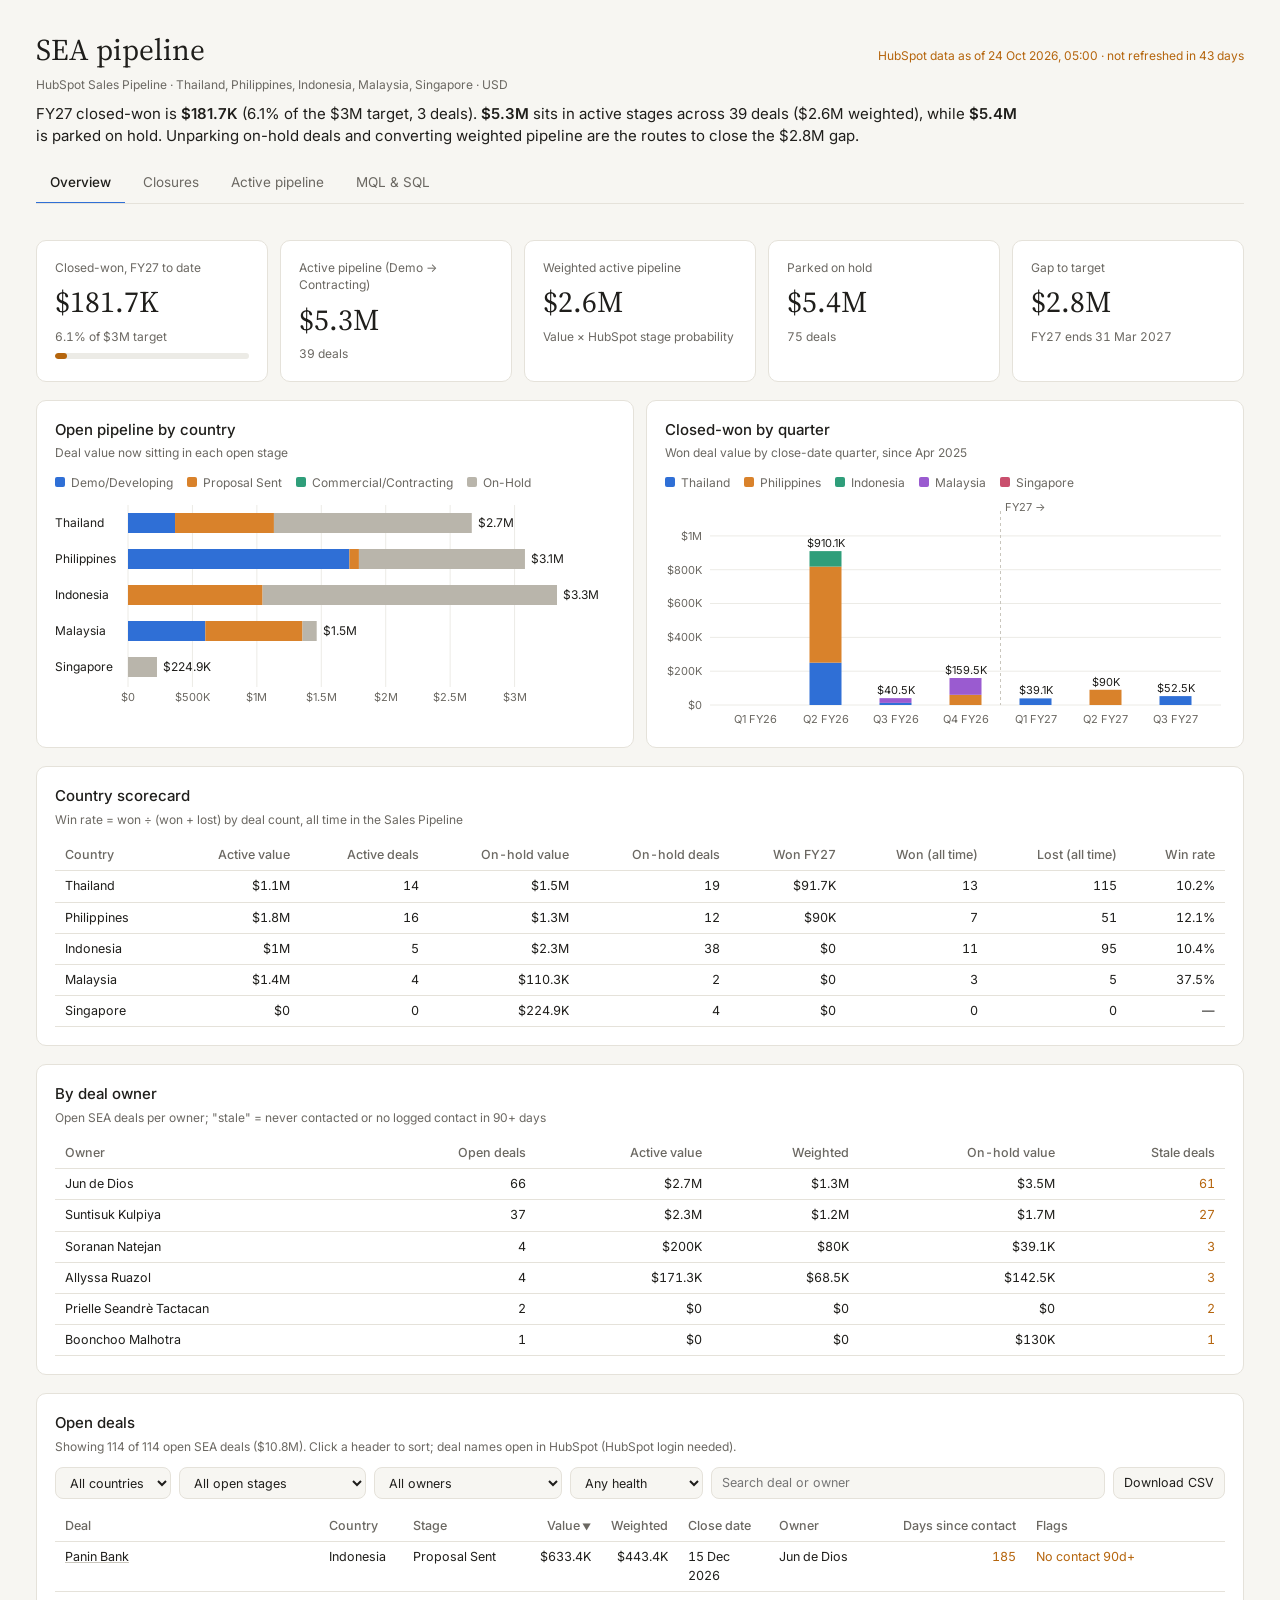
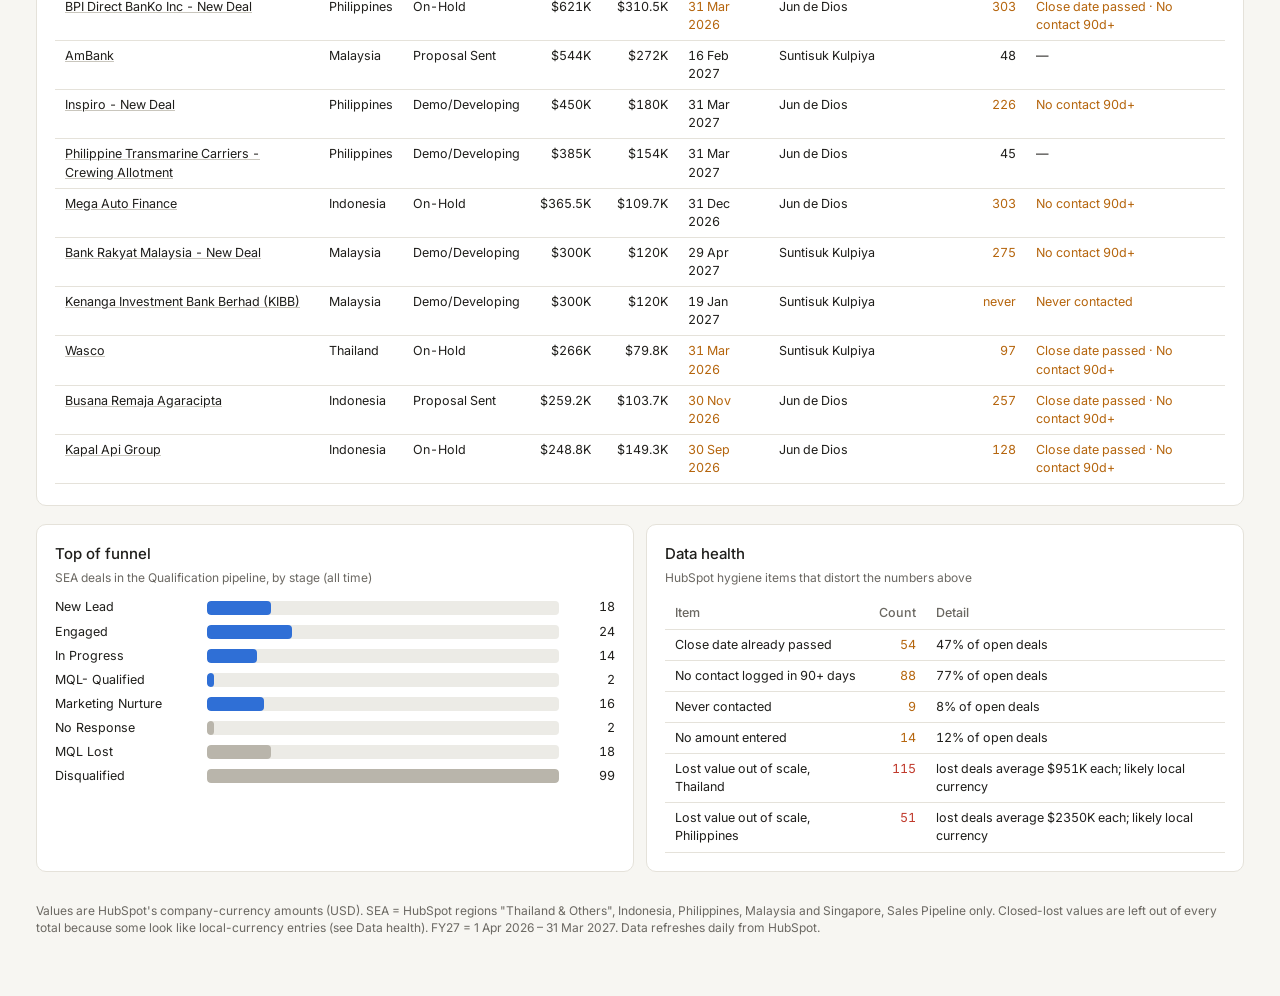
==== index.html @ 6426cf5a "Add country-wise Closures, Active pipeline and MQL & SQL tabs Closures: closed-won by country, year " ====
<!doctype html>
<html lang="en">
<head>
<meta charset="utf-8">
<meta name="viewport" content="width=device-width, initial-scale=1">
<meta name="robots" content="noindex, nofollow">
<title>SEA Pipeline — HubSpot</title>
<link rel="preconnect" href="https://fonts.googleapis.com">
<link href="https://fonts.googleapis.com/css2?family=Inter:wght@400;500;600&family=Source+Serif+4:opsz,wght@8..60,400;8..60,500&display=swap" rel="stylesheet">
<link rel="stylesheet" href="style.css">
</head>
<body>
<main class="sea">
  <header class="head">
    <div class="head-row">
      <h1>SEA pipeline</h1>
      <div class="asof" id="asof">Loading HubSpot data…</div>
    </div>
    <div class="sub">HubSpot Sales Pipeline · Thailand, Philippines, Indonesia, Malaysia, Singapore · USD</div>
    <p class="take" id="takeaway"></p>
  </header>

  <nav class="tabs" role="tablist" aria-label="Views">
    <button role="tab" data-tab="overview" aria-selected="true">Overview</button>
    <button role="tab" data-tab="closures" aria-selected="false">Closures</button>
    <button role="tab" data-tab="active" aria-selected="false">Active pipeline</button>
    <button role="tab" data-tab="leads" aria-selected="false">MQL &amp; SQL</button>
  </nav>
  <div class="chips" id="chips" hidden></div>

  <div class="pane" id="tab-overview">
  <section class="kpis" id="kpis"></section>

  <section class="grid">
    <div class="card">
      <h2>Open pipeline by country</h2>
      <div class="note">Deal value now sitting in each open stage</div>
      <div class="legend" id="pipe-legend"></div>
      <div class="chart" id="pipe-chart"></div>
    </div>
    <div class="card">
      <h2>Closed-won by quarter</h2>
      <div class="note">Won deal value by close-date quarter, since Apr 2025</div>
      <div class="legend" id="won-legend"></div>
      <div class="chart" id="won-chart"></div>
    </div>
  </section>

  <section class="card">
    <h2>Country scorecard</h2>
    <div class="note">Win rate = won ÷ (won + lost) by deal count, all time in the Sales Pipeline</div>
    <div class="tbl-wrap"><table id="country-tbl"><thead><tr>
      <th>Country</th><th class="num">Active value</th><th class="num">Active deals</th><th class="num">On-hold value</th>
      <th class="num">On-hold deals</th><th class="num">Won FY27</th><th class="num">Won (all time)</th><th class="num">Lost (all time)</th><th class="num">Win rate</th>
    </tr></thead><tbody></tbody></table></div>
  </section>

  <section class="card">
    <h2>By deal owner</h2>
    <div class="note">Open SEA deals per owner; "stale" = never contacted or no logged contact in 90+ days</div>
    <div class="tbl-wrap"><table id="owner-tbl"><thead><tr>
      <th>Owner</th><th class="num">Open deals</th><th class="num">Active value</th><th class="num">Weighted</th><th class="num">On-hold value</th><th class="num">Stale deals</th>
    </tr></thead><tbody></tbody></table></div>
  </section>

  <section class="card">
    <h2>Open deals</h2>
    <div class="note" id="deals-note"></div>
    <div class="controls">
      <select id="f-country" aria-label="Country"><option value="">All countries</option></select>
      <select id="f-stage" aria-label="Stage"><option value="">All open stages</option></select>
      <select id="f-owner" aria-label="Owner"><option value="">All owners</option></select>
      <select id="f-flag" aria-label="Health"><option value="">Any health</option><option value="flag">Has a data flag</option><option value="clean">No flags</option></select>
      <input id="f-q" type="search" placeholder="Search deal or owner" aria-label="Search deals">
      <button id="csv" class="btn" type="button">Download CSV</button>
    </div>
    <div class="tbl-wrap tall"><table id="deal-tbl"><thead><tr>
      <th><button data-k="deal">Deal</button></th><th><button data-k="country">Country</button></th><th><button data-k="stage">Stage</button></th>
      <th class="num"><button data-k="amount">Value</button></th><th class="num"><button data-k="weighted">Weighted</button></th>
      <th><button data-k="close_date">Close date</button></th><th><button data-k="owner">Owner</button></th>
      <th class="num"><button data-k="days">Days since contact</button></th><th>Flags</th>
    </tr></thead><tbody></tbody></table></div>
  </section>

  <section class="grid">
    <div class="card">
      <h2>Top of funnel</h2>
      <div class="note">SEA deals in the Qualification pipeline, by stage (all time)</div>
      <div id="funnel"></div>
    </div>
    <div class="card">
      <h2>Data health</h2>
      <div class="note">HubSpot hygiene items that distort the numbers above</div>
      <table id="q-tbl"><thead><tr><th>Item</th><th class="num">Count</th><th>Detail</th></tr></thead><tbody></tbody></table>
    </div>
  </section>

  </div>

  <!-- ===== Closures ===== -->
  <div class="pane" id="tab-closures" hidden>
    <section class="kpis" id="cl-kpis"></section>
    <section class="grid">
      <div class="card">
        <h2>Closures by country and year</h2>
        <div class="note">Closed-won deals, Sales Pipeline, all time · count and value</div>
        <div class="tbl-wrap"><table id="cl-year"><thead></thead><tbody></tbody></table></div>
      </div>
      <div class="card">
        <h2>Closures by month</h2>
        <div class="note">Closed-won value by close month, last 24 months</div>
        <div class="legend" id="cl-legend"></div>
        <div class="chart" id="cl-chart"></div>
      </div>
    </section>
    <section class="card">
      <h2>Closed-won deals</h2>
      <div class="note" id="cl-note"></div>
      <div class="controls">
        <select id="cl-year-f" aria-label="Year"><option value="">All years</option></select>
        <select id="cl-owner-f" aria-label="Owner"><option value="">All owners</option></select>
        <input id="cl-q" type="search" placeholder="Search deal, account or contact" aria-label="Search closures">
        <button class="btn" type="button" data-csv="closures">Download CSV</button>
      </div>
      <div class="tbl-wrap tall"><table id="cl-tbl"><thead><tr>
        <th>Country</th><th>Year</th><th>Month</th><th>Deal</th><th class="num">Value</th><th>Account</th>
        <th>Deal owner</th><th>Account owner</th><th>Contacts</th><th>Source</th>
      </tr></thead><tbody></tbody></table></div>
    </section>
  </div>

  <!-- ===== Active pipeline ===== -->
  <div class="pane" id="tab-active" hidden>
    <section class="kpis" id="ac-kpis"></section>
    <section class="card">
      <h2>Active pipeline by country and status</h2>
      <div class="note">Open Sales Pipeline deals · count and value per HubSpot stage</div>
      <div class="tbl-wrap"><table id="ac-sum"><thead></thead><tbody></tbody></table></div>
    </section>
    <section class="card">
      <h2>Active deals</h2>
      <div class="note" id="ac-note"></div>
      <div class="controls">
        <select id="ac-stage-f" aria-label="Status"><option value="">All statuses</option></select>
        <select id="ac-prob-f" aria-label="Conversion probability"><option value="">Any conversion probability</option><option>High</option><option>Medium</option><option>Low</option><option value="-">Not set</option></select>
        <select id="ac-owner-f" aria-label="Owner"><option value="">All owners</option></select>
        <select id="ac-close-f" aria-label="Closure date"><option value="">Any closure date</option><option value="past">Close date passed</option><option value="q">Next 90 days</option><option value="fy">By 31 Mar 2027 (FY27)</option></select>
        <input id="ac-q" type="search" placeholder="Search deal, account, contact or notes" aria-label="Search active deals">
        <button class="btn" type="button" data-csv="active">Download CSV</button>
      </div>
      <div class="tbl-wrap tall"><table id="ac-tbl" class="wide"><colgroup><col style="width:8%"><col style="width:13%"><col style="width:11%"><col style="width:7%"><col style="width:9%"><col style="width:7%"><col style="width:9%"><col style="width:9%"><col style="width:18%"><col style="width:9%"></colgroup><thead><tr>
        <th>Country</th><th>Deal</th><th>Status</th><th>Conv. prob.</th><th>Closure date</th><th class="num">Value</th>
        <th>Deal owner</th><th>Account owner</th><th>Contacts</th><th>Last activity</th>
      </tr></thead><tbody></tbody></table></div>
    </section>
  </div>

  <!-- ===== MQL & SQL ===== -->
  <div class="pane" id="tab-leads" hidden>
    <section class="kpis" id="ld-kpis"></section>
    <section class="stack">
      <div class="card">
        <h2>MQL and SQL by country</h2>
        <div class="note">Contacts that ever reached each lifecycle stage, and where they sit today</div>
        <div class="tbl-wrap"><table id="ld-sum"><thead><tr>
          <th>Country</th><th class="num">MQL (ever)</th><th class="num">SQL (ever)</th><th class="num">MQL FY27</th><th class="num">SQL FY27</th>
          <th class="num">Now MQL</th><th class="num">Now SQL</th><th class="num">MQL → SQL</th>
        </tr></thead><tbody></tbody></table></div>
      </div>
      <div class="card">
        <h2>New MQLs and SQLs by month</h2>
        <div class="note">Date each contact entered the stage, last 18 months</div>
        <div class="legend" id="ld-legend"></div>
        <div class="chart" id="ld-chart"></div>
      </div>
    </section>
    <section class="card">
      <h2>MQL and SQL contacts</h2>
      <div class="note" id="ld-note"></div>
      <div class="controls">
        <select id="ld-type-f" aria-label="Type"><option value="">MQL or SQL</option><option value="mql">Reached MQL</option><option value="sql">Reached SQL</option><option value="nowmql">Currently MQL</option><option value="nowsql">Currently SQL</option></select>
        <select id="ld-period-f" aria-label="Period"><option value="">Any time</option><option value="90">Last 90 days</option><option value="fy">FY27 (since 1 Apr 2026)</option></select>
        <select id="ld-owner-f" aria-label="Owner"><option value="">All owners</option></select>
        <input id="ld-q" type="search" placeholder="Search name, title or company" aria-label="Search contacts">
        <button class="btn" type="button" data-csv="leads">Download CSV</button>
      </div>
      <div class="tbl-wrap tall"><table id="ld-tbl"><thead><tr>
        <th>Country</th><th>Contact</th><th>Job title</th><th>Company</th><th>Stage now</th><th>MQL date</th><th>SQL date</th>
        <th>Owner</th><th>Source</th><th class="num">Deals</th><th>Last activity</th>
      </tr></thead><tbody></tbody></table></div>
      <p class="foot">MQL/SQL come from the HubSpot contact lifecycle stage, by the contact's Country field. Deal-level MQLs in the Qualification pipeline are on the Overview tab under Top of funnel.</p>
    </section>
  </div>

  <p class="foot">Values are HubSpot's company-currency amounts (USD). SEA = HubSpot regions "Thailand &amp; Others", Indonesia, Philippines, Malaysia and Singapore, Sales Pipeline only. Closed-lost values are left out of every total because some look like local-currency entries (see Data health). FY27 = 1 Apr 2026 – 31 Mar 2027. Data refreshes daily from HubSpot.</p>
</main>
<div class="tip" id="tip"></div>
<script src="vendor/d3.min.js"></script>
<script src="app.js"></script>
<script src="details.js"></script>
</body>
</html>
---- style.css ----
:root{
  --bg:#f7f6f2;--panel:#ffffff;--fg:#1f1e1b;--muted:#6b6862;--line:#e5e2da;--grid:#ecebe6;--axis:#c9c6bd;
  --c1:#2f6fd6;--c2:#d9822b;--c3:#2f9e7a;--c4:#9a5bd0;--c5:#c94f6d;--hold:#b9b5ab;
  --warn:#b5650d;--bad:#c0392b;--ok:#2f7d4f;--pop:#ffffff;--shadow:0 6px 20px rgba(0,0,0,.08);
  --sans:"Inter",system-ui,-apple-system,"Segoe UI",sans-serif;--serif:"Source Serif 4",Georgia,serif;
  --r:10px;
}
@media (prefers-color-scheme:dark){
  :root{--bg:#191917;--panel:#232320;--fg:#ecebe6;--muted:#a19e96;--line:#36352f;--grid:#2e2d29;--axis:#4a4943;
    --c1:#6c9ef0;--c2:#eba45c;--c3:#5cc4a0;--c4:#b98ae6;--c5:#e47c95;--hold:#5e5b54;
    --warn:#e9a24c;--bad:#ee7a6c;--ok:#6cc48f;--pop:#2b2b28;--shadow:0 6px 20px rgba(0,0,0,.4)}
}
*{box-sizing:border-box}
body{margin:0;background:var(--bg);color:var(--fg);font-family:var(--sans);font-size:14px;line-height:1.45}
.sea{max-width:1240px;margin-inline:auto;padding:28px 16px 48px;display:flex;flex-direction:column;gap:18px}
.head-row{display:flex;flex-wrap:wrap;align-items:baseline;justify-content:space-between;gap:8px}
h1{font-family:var(--serif);font-weight:400;font-size:30px;margin:0}
.asof{font-size:12px;color:var(--muted)}
.asof.stale{color:var(--warn)}
.sub{color:var(--muted);font-size:12px;margin-top:4px}
.take{margin:10px 0 0;max-width:62rem;font-size:15px}
.take b{font-weight:600}
.kpis{display:grid;grid-template-columns:repeat(auto-fit,minmax(min(100%,11rem),1fr));gap:12px}
.card{background:var(--panel);border:1px solid var(--line);border-radius:var(--r);padding:18px;min-width:0}
.card h2{font-size:15px;font-weight:500;margin:0}
.note{color:var(--muted);font-size:12px;margin:4px 0 12px}
.k-lab{color:var(--muted);font-size:12px}
.k-val{font-family:var(--serif);font-size:30px;font-variant-numeric:tabular-nums;margin:4px 0}
.k-sub{color:var(--muted);font-size:12px;font-variant-numeric:tabular-nums}
.k-bar{height:6px;border-radius:3px;background:var(--grid);margin-top:8px;overflow:hidden}
.k-bar i{display:block;height:100%;background:var(--warn);border-radius:3px}
.grid{display:grid;grid-template-columns:repeat(auto-fit,minmax(min(100%,24rem),1fr));gap:12px}
.chart{position:relative;min-height:220px}
.legend{display:flex;flex-wrap:wrap;gap:6px 14px;font-size:12px;color:var(--muted);margin-bottom:8px}
.legend span{display:inline-flex;align-items:center;gap:6px}
.legend i{width:10px;height:10px;border-radius:2px;display:inline-block}
.tip{position:absolute;pointer-events:none;background:var(--pop);border:1px solid var(--line);border-radius:8px;box-shadow:var(--shadow);padding:6px 10px;font-size:12px;white-space:nowrap;z-index:5;display:none}
.tip .t{color:var(--muted);margin-bottom:2px}
.tip i{width:8px;height:8px;border-radius:2px;display:inline-block;margin-right:6px}
.tbl-wrap{overflow:auto;max-height:28rem}
.tbl-wrap.tall{max-height:36rem}
table{width:100%;border-collapse:collapse;font-size:12.5px;font-variant-numeric:tabular-nums}
th{position:sticky;top:0;background:var(--panel);text-align:left;font-weight:500;color:var(--muted);padding:6px 10px;border-bottom:1px solid var(--line);white-space:nowrap}
th button{all:unset;cursor:pointer}
th[aria-sort=ascending] button::after{content:" ▲";font-size:9px}
th[aria-sort=descending] button::after{content:" ▼";font-size:9px}
th.num,td.num{text-align:right}
td{padding:6px 10px;border-bottom:1px solid var(--line);vertical-align:top}
td a{color:inherit;text-decoration-color:var(--axis)}
td a:hover{color:var(--c1)}
.flag{color:var(--warn)}.bad{color:var(--bad)}
.controls{display:flex;flex-wrap:wrap;gap:8px;margin-bottom:12px}
.controls select,.controls input,.btn{font:inherit;font-size:12.5px;padding:6px 10px;border:1px solid var(--line);border-radius:8px;background:var(--bg);color:var(--fg)}
.controls input{flex:1 1 12rem;min-width:0}
.btn{cursor:pointer}.btn:hover{border-color:var(--axis)}
.fun-row{display:grid;grid-template-columns:minmax(7rem,9rem) 1fr 3rem;align-items:center;gap:8px;font-size:12.5px;margin:6px 0}
.fun-row .bar{height:14px;border-radius:4px;background:var(--grid);overflow:hidden}
.fun-row .bar i{display:block;height:100%;border-radius:4px}
.fun-row .n{text-align:right;font-variant-numeric:tabular-nums}
.foot{color:var(--muted);font-size:12px}
.err{color:var(--bad);padding:24px;text-align:center}
.tabs{display:flex;gap:4px;border-bottom:1px solid var(--line);overflow-x:auto}
.tabs button{all:unset;cursor:pointer;padding:9px 14px;font-size:13.5px;color:var(--muted);border-bottom:2px solid transparent;margin-bottom:-1px;white-space:nowrap}
.tabs button[aria-selected=true]{color:var(--fg);border-bottom-color:var(--c1);font-weight:500}
.tabs button:focus-visible{outline:2px solid var(--c1);outline-offset:2px}
.pane{display:flex;flex-direction:column;gap:18px}
.pane[hidden]{display:none}
.chips{display:flex;flex-wrap:wrap;gap:6px}
.chips button{font:inherit;font-size:12.5px;padding:5px 12px;border-radius:999px;border:1px solid var(--line);background:var(--panel);color:var(--fg);cursor:pointer}
.chips button[aria-pressed=true]{background:var(--fg);color:var(--bg);border-color:var(--fg)}
.chips button .n{opacity:.6;margin-left:4px;font-variant-numeric:tabular-nums}
table.wide td.notes{min-width:22rem;max-width:34rem;white-space:normal}
td .ppl{display:block;white-space:nowrap}
td .ppl small,td small.m{color:var(--muted)}
td .tag{display:inline-block;padding:1px 7px;border-radius:999px;font-size:11.5px;border:1px solid var(--line);white-space:nowrap}
td .tag.High{color:var(--ok);border-color:currentColor}
td .tag.Medium{color:var(--warn);border-color:currentColor}
td .tag.Low{color:var(--bad);border-color:currentColor}
td .lbl{color:var(--muted);font-size:11.5px}
tr.sub td{color:var(--muted)}
tr.total td{font-weight:600;border-top:1px solid var(--axis)}
.stack{display:flex;flex-direction:column;gap:12px}
#ac-tbl tr.has-note td{border-bottom:none;padding-bottom:2px}
#ac-tbl tr.note-row td{padding-top:0;padding-bottom:10px;color:var(--fg);font-size:12px;line-height:1.5}
#ac-tbl tr.note-row td .np{display:inline}
#ac-tbl tr.note-row td .np + .np::before{content:" · ";color:var(--muted)}
td .ppl{white-space:normal;min-width:9rem}
#ac-tbl tr.note-row td{white-space:normal;max-width:none}
#ac-tbl{table-layout:fixed;min-width:980px}
#ac-tbl td{overflow-wrap:break-word}
#ac-tbl td .ppl{min-width:0}
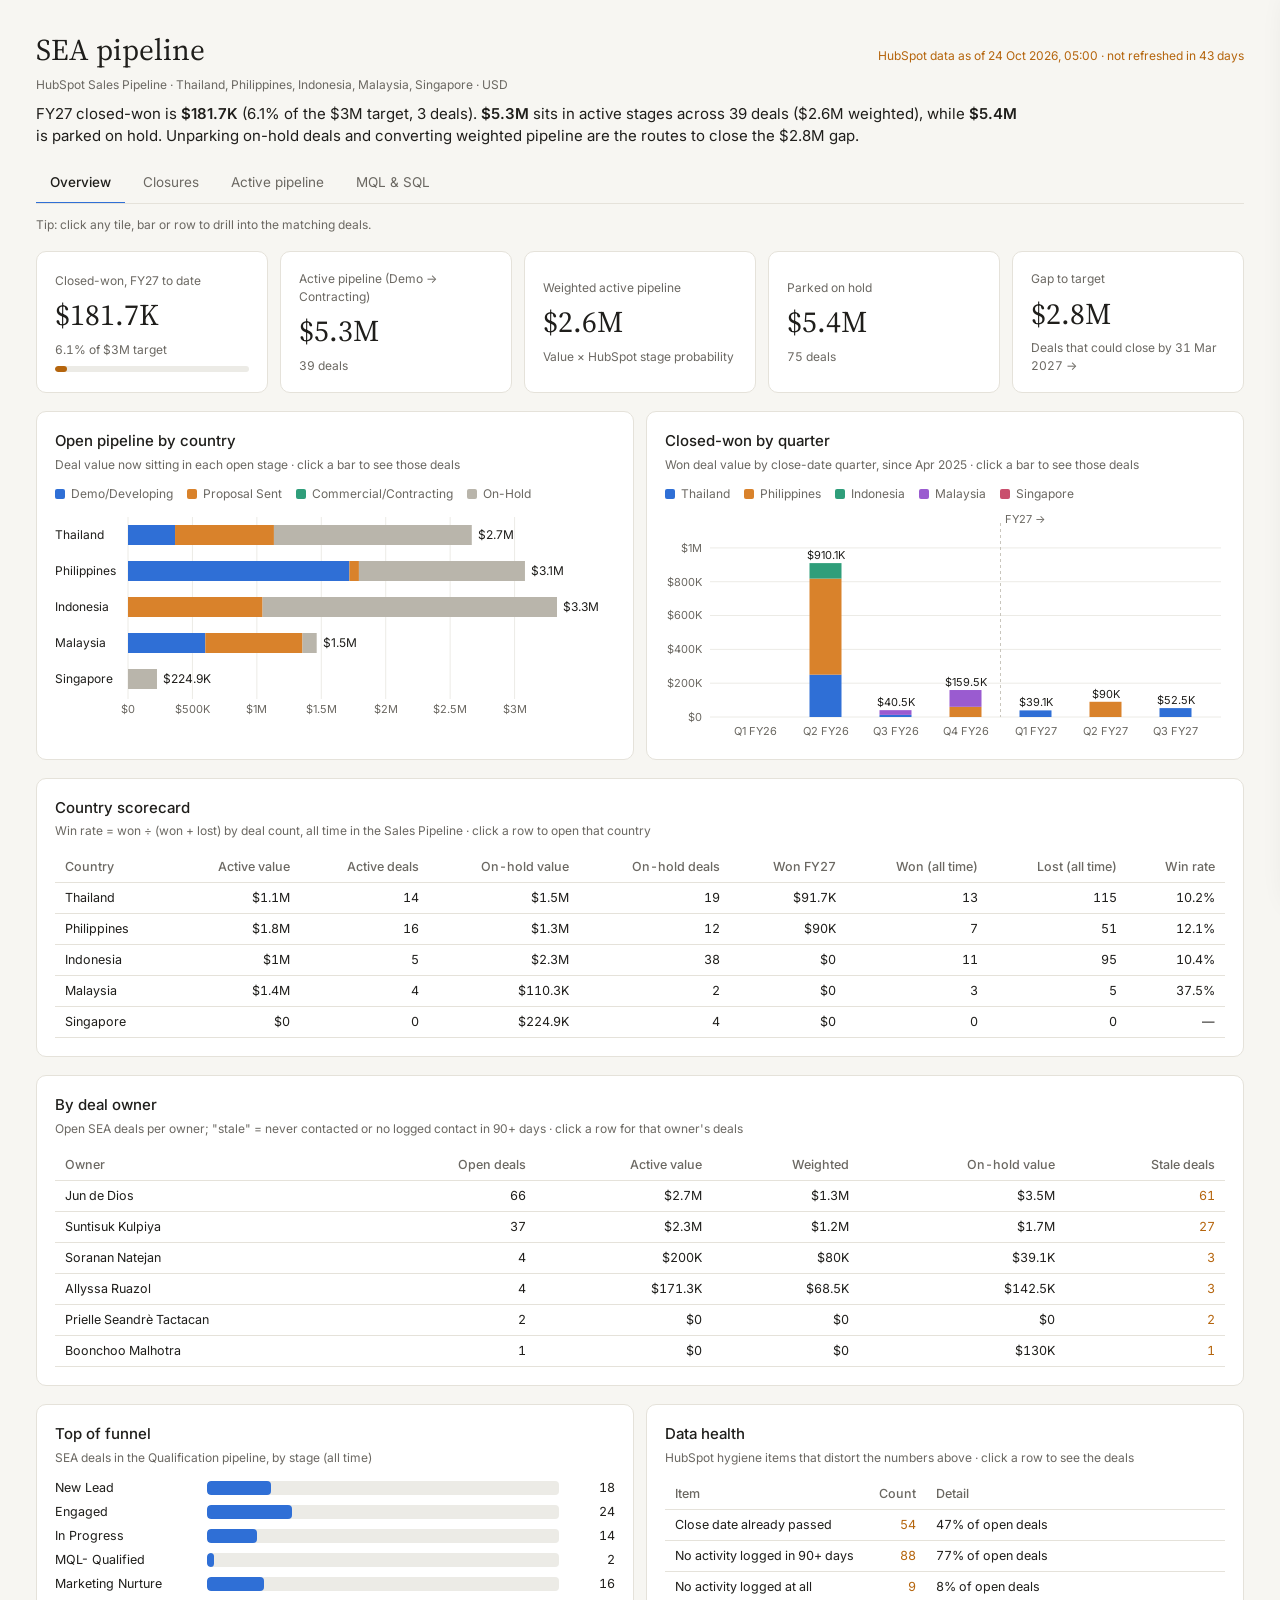
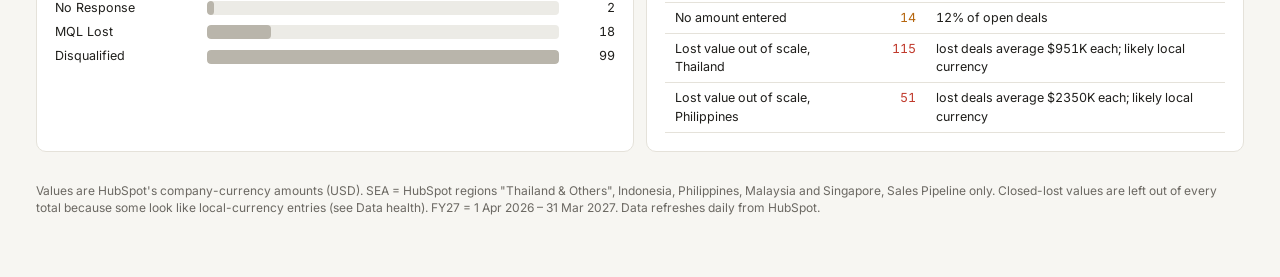
==== commit 3a519253: "Make the portal clickable with shared filters and a detail panel One filter bar per tab (country, st" ====
--- a/index.html
+++ b/index.html
@@ -26,7 +26,13 @@
     <button role="tab" data-tab="active" aria-selected="false">Active pipeline</button>
     <button role="tab" data-tab="leads" aria-selected="false">MQL &amp; SQL</button>
   </nav>
-  <div class="chips" id="chips" hidden></div>
+
+  <section class="filterbar" id="filterbar" hidden>
+    <div class="fb-row" id="fb-chips" role="group" aria-label="Country"></div>
+    <div class="fb-row" id="fb-controls"></div>
+    <div class="fb-row fb-pills" id="fb-pills"></div>
+  </section>
+  <p class="hint" id="ov-hint">Tip: click any tile, bar or row to drill into the matching deals.</p>
 
   <div class="pane" id="tab-overview">
   <section class="kpis" id="kpis"></section>
@@ -34,13 +40,13 @@
   <section class="grid">
     <div class="card">
       <h2>Open pipeline by country</h2>
-      <div class="note">Deal value now sitting in each open stage</div>
+      <div class="note">Deal value now sitting in each open stage · click a bar to see those deals</div>
       <div class="legend" id="pipe-legend"></div>
       <div class="chart" id="pipe-chart"></div>
     </div>
     <div class="card">
       <h2>Closed-won by quarter</h2>
-      <div class="note">Won deal value by close-date quarter, since Apr 2025</div>
+      <div class="note">Won deal value by close-date quarter, since Apr 2025 · click a bar to see those deals</div>
       <div class="legend" id="won-legend"></div>
       <div class="chart" id="won-chart"></div>
     </div>
@@ -48,8 +54,8 @@
 
   <section class="card">
     <h2>Country scorecard</h2>
-    <div class="note">Win rate = won ÷ (won + lost) by deal count, all time in the Sales Pipeline</div>
-    <div class="tbl-wrap"><table id="country-tbl"><thead><tr>
+    <div class="note">Win rate = won ÷ (won + lost) by deal count, all time in the Sales Pipeline · click a row to open that country</div>
+    <div class="tbl-wrap"><table id="country-tbl" class="clickable"><thead><tr>
       <th>Country</th><th class="num">Active value</th><th class="num">Active deals</th><th class="num">On-hold value</th>
       <th class="num">On-hold deals</th><th class="num">Won FY27</th><th class="num">Won (all time)</th><th class="num">Lost (all time)</th><th class="num">Win rate</th>
     </tr></thead><tbody></tbody></table></div>
@@ -57,28 +63,9 @@
 
   <section class="card">
     <h2>By deal owner</h2>
-    <div class="note">Open SEA deals per owner; "stale" = never contacted or no logged contact in 90+ days</div>
-    <div class="tbl-wrap"><table id="owner-tbl"><thead><tr>
+    <div class="note">Open SEA deals per owner; "stale" = never contacted or no logged contact in 90+ days · click a row for that owner's deals</div>
+    <div class="tbl-wrap"><table id="owner-tbl" class="clickable"><thead><tr>
       <th>Owner</th><th class="num">Open deals</th><th class="num">Active value</th><th class="num">Weighted</th><th class="num">On-hold value</th><th class="num">Stale deals</th>
-    </tr></thead><tbody></tbody></table></div>
-  </section>
-
-  <section class="card">
-    <h2>Open deals</h2>
-    <div class="note" id="deals-note"></div>
-    <div class="controls">
-      <select id="f-country" aria-label="Country"><option value="">All countries</option></select>
-      <select id="f-stage" aria-label="Stage"><option value="">All open stages</option></select>
-      <select id="f-owner" aria-label="Owner"><option value="">All owners</option></select>
-      <select id="f-flag" aria-label="Health"><option value="">Any health</option><option value="flag">Has a data flag</option><option value="clean">No flags</option></select>
-      <input id="f-q" type="search" placeholder="Search deal or owner" aria-label="Search deals">
-      <button id="csv" class="btn" type="button">Download CSV</button>
-    </div>
-    <div class="tbl-wrap tall"><table id="deal-tbl"><thead><tr>
-      <th><button data-k="deal">Deal</button></th><th><button data-k="country">Country</button></th><th><button data-k="stage">Stage</button></th>
-      <th class="num"><button data-k="amount">Value</button></th><th class="num"><button data-k="weighted">Weighted</button></th>
-      <th><button data-k="close_date">Close date</button></th><th><button data-k="owner">Owner</button></th>
-      <th class="num"><button data-k="days">Days since contact</button></th><th>Flags</th>
     </tr></thead><tbody></tbody></table></div>
   </section>
 
@@ -90,11 +77,10 @@
     </div>
     <div class="card">
       <h2>Data health</h2>
-      <div class="note">HubSpot hygiene items that distort the numbers above</div>
-      <table id="q-tbl"><thead><tr><th>Item</th><th class="num">Count</th><th>Detail</th></tr></thead><tbody></tbody></table>
+      <div class="note">HubSpot hygiene items that distort the numbers above · click a row to see the deals</div>
+      <table id="q-tbl" class="clickable"><thead><tr><th>Item</th><th class="num">Count</th><th>Detail</th></tr></thead><tbody></tbody></table>
     </div>
   </section>
-
   </div>
 
   <!-- ===== Closures ===== -->
@@ -103,29 +89,19 @@
     <section class="grid">
       <div class="card">
         <h2>Closures by country and year</h2>
-        <div class="note">Closed-won deals, Sales Pipeline, all time · count and value</div>
-        <div class="tbl-wrap"><table id="cl-year"><thead></thead><tbody></tbody></table></div>
+        <div class="note">Count · value. Click a number to filter.</div>
+        <div class="tbl-wrap"><table id="cl-year" class="matrix"><thead></thead><tbody></tbody></table></div>
       </div>
       <div class="card">
         <h2>Closures by month</h2>
-        <div class="note">Closed-won value by close month, last 24 months</div>
+        <div class="note">Closed-won value by close month, last 24 months · click a bar to filter</div>
         <div class="legend" id="cl-legend"></div>
         <div class="chart" id="cl-chart"></div>
       </div>
     </section>
     <section class="card">
-      <h2>Closed-won deals</h2>
-      <div class="note" id="cl-note"></div>
-      <div class="controls">
-        <select id="cl-year-f" aria-label="Year"><option value="">All years</option></select>
-        <select id="cl-owner-f" aria-label="Owner"><option value="">All owners</option></select>
-        <input id="cl-q" type="search" placeholder="Search deal, account or contact" aria-label="Search closures">
-        <button class="btn" type="button" data-csv="closures">Download CSV</button>
-      </div>
-      <div class="tbl-wrap tall"><table id="cl-tbl"><thead><tr>
-        <th>Country</th><th>Year</th><th>Month</th><th>Deal</th><th class="num">Value</th><th>Account</th>
-        <th>Deal owner</th><th>Account owner</th><th>Contacts</th><th>Source</th>
-      </tr></thead><tbody></tbody></table></div>
+      <div class="list-head"><h2>Closed-won deals</h2><div class="note" id="cl-note"></div></div>
+      <div class="tbl-wrap tall"><table id="cl-tbl" class="list"><thead></thead><tbody></tbody></table></div>
     </section>
   </div>
 
@@ -134,24 +110,12 @@
     <section class="kpis" id="ac-kpis"></section>
     <section class="card">
       <h2>Active pipeline by country and status</h2>
-      <div class="note">Open Sales Pipeline deals · count and value per HubSpot stage</div>
-      <div class="tbl-wrap"><table id="ac-sum"><thead></thead><tbody></tbody></table></div>
+      <div class="note">Open Sales Pipeline deals · count · value. Click a number to filter.</div>
+      <div class="tbl-wrap"><table id="ac-sum" class="matrix"><thead></thead><tbody></tbody></table></div>
     </section>
     <section class="card">
-      <h2>Active deals</h2>
-      <div class="note" id="ac-note"></div>
-      <div class="controls">
-        <select id="ac-stage-f" aria-label="Status"><option value="">All statuses</option></select>
-        <select id="ac-prob-f" aria-label="Conversion probability"><option value="">Any conversion probability</option><option>High</option><option>Medium</option><option>Low</option><option value="-">Not set</option></select>
-        <select id="ac-owner-f" aria-label="Owner"><option value="">All owners</option></select>
-        <select id="ac-close-f" aria-label="Closure date"><option value="">Any closure date</option><option value="past">Close date passed</option><option value="q">Next 90 days</option><option value="fy">By 31 Mar 2027 (FY27)</option></select>
-        <input id="ac-q" type="search" placeholder="Search deal, account, contact or notes" aria-label="Search active deals">
-        <button class="btn" type="button" data-csv="active">Download CSV</button>
-      </div>
-      <div class="tbl-wrap tall"><table id="ac-tbl" class="wide"><colgroup><col style="width:8%"><col style="width:13%"><col style="width:11%"><col style="width:7%"><col style="width:9%"><col style="width:7%"><col style="width:9%"><col style="width:9%"><col style="width:18%"><col style="width:9%"></colgroup><thead><tr>
-        <th>Country</th><th>Deal</th><th>Status</th><th>Conv. prob.</th><th>Closure date</th><th class="num">Value</th>
-        <th>Deal owner</th><th>Account owner</th><th>Contacts</th><th>Last activity</th>
-      </tr></thead><tbody></tbody></table></div>
+      <div class="list-head"><h2>Active deals</h2><div class="note" id="ac-note"></div></div>
+      <div class="tbl-wrap tall"><table id="ac-tbl" class="list"><thead></thead><tbody></tbody></table></div>
     </section>
   </div>
 
@@ -161,42 +125,34 @@
     <section class="stack">
       <div class="card">
         <h2>MQL and SQL by country</h2>
-        <div class="note">Contacts that ever reached each lifecycle stage, and where they sit today</div>
-        <div class="tbl-wrap"><table id="ld-sum"><thead><tr>
-          <th>Country</th><th class="num">MQL (ever)</th><th class="num">SQL (ever)</th><th class="num">MQL FY27</th><th class="num">SQL FY27</th>
-          <th class="num">Now MQL</th><th class="num">Now SQL</th><th class="num">MQL → SQL</th>
-        </tr></thead><tbody></tbody></table></div>
+        <div class="note">Contacts that ever reached each lifecycle stage, and where they sit today. Click a number to filter.</div>
+        <div class="tbl-wrap"><table id="ld-sum" class="matrix"><thead></thead><tbody></tbody></table></div>
       </div>
       <div class="card">
         <h2>New MQLs and SQLs by month</h2>
-        <div class="note">Date each contact entered the stage, last 18 months</div>
+        <div class="note">Date each contact entered the stage, last 18 months · click a bar to filter</div>
         <div class="legend" id="ld-legend"></div>
         <div class="chart" id="ld-chart"></div>
       </div>
     </section>
     <section class="card">
-      <h2>MQL and SQL contacts</h2>
-      <div class="note" id="ld-note"></div>
-      <div class="controls">
-        <select id="ld-type-f" aria-label="Type"><option value="">MQL or SQL</option><option value="mql">Reached MQL</option><option value="sql">Reached SQL</option><option value="nowmql">Currently MQL</option><option value="nowsql">Currently SQL</option></select>
-        <select id="ld-period-f" aria-label="Period"><option value="">Any time</option><option value="90">Last 90 days</option><option value="fy">FY27 (since 1 Apr 2026)</option></select>
-        <select id="ld-owner-f" aria-label="Owner"><option value="">All owners</option></select>
-        <input id="ld-q" type="search" placeholder="Search name, title or company" aria-label="Search contacts">
-        <button class="btn" type="button" data-csv="leads">Download CSV</button>
-      </div>
-      <div class="tbl-wrap tall"><table id="ld-tbl"><thead><tr>
-        <th>Country</th><th>Contact</th><th>Job title</th><th>Company</th><th>Stage now</th><th>MQL date</th><th>SQL date</th>
-        <th>Owner</th><th>Source</th><th class="num">Deals</th><th>Last activity</th>
-      </tr></thead><tbody></tbody></table></div>
-      <p class="foot">MQL/SQL come from the HubSpot contact lifecycle stage, by the contact's Country field. Deal-level MQLs in the Qualification pipeline are on the Overview tab under Top of funnel.</p>
+      <div class="list-head"><h2>MQL and SQL contacts</h2><div class="note" id="ld-note"></div></div>
+      <div class="tbl-wrap tall"><table id="ld-tbl" class="list"><thead></thead><tbody></tbody></table></div>
+      <p class="foot">MQL/SQL come from the HubSpot contact lifecycle stage, by the contact's Country field. Only names and job titles are shown; email and phone stay in HubSpot.</p>
     </section>
   </div>
 
   <p class="foot">Values are HubSpot's company-currency amounts (USD). SEA = HubSpot regions "Thailand &amp; Others", Indonesia, Philippines, Malaysia and Singapore, Sales Pipeline only. Closed-lost values are left out of every total because some look like local-currency entries (see Data health). FY27 = 1 Apr 2026 – 31 Mar 2027. Data refreshes daily from HubSpot.</p>
 </main>
 <div class="tip" id="tip"></div>
+<div class="scrim" id="scrim" hidden></div>
+<aside class="drawer" id="drawer" aria-hidden="true" role="dialog" aria-labelledby="dr-title">
+  <div class="dr-head"><div><div class="dr-kicker" id="dr-kicker"></div><h2 id="dr-title"></h2></div>
+  <button class="dr-close" id="dr-close" type="button" aria-label="Close">×</button></div>
+  <div class="dr-body" id="dr-body"></div>
+</aside>
 <script src="vendor/d3.min.js"></script>
 <script src="app.js"></script>
-<script src="details.js"></script>
+<script src="ui.js"></script>
 </body>
 </html>
--- a/style.css
+++ b/style.css
@@ -89,3 +89,75 @@
 #ac-tbl{table-layout:fixed;min-width:980px}
 #ac-tbl td{overflow-wrap:break-word}
 #ac-tbl td .ppl{min-width:0}
+/* ---- filter bar ---- */
+.filterbar{position:sticky;top:0;z-index:4;background:var(--bg);padding:10px 0 8px;margin-top:-6px;display:flex;flex-direction:column;gap:8px;border-bottom:1px solid var(--line)}
+.fb-row{display:flex;flex-wrap:wrap;gap:6px;align-items:center}
+.chip{font:inherit;font-size:13px;padding:6px 12px;border-radius:999px;border:1px solid var(--line);background:var(--panel);color:var(--fg);cursor:pointer;display:inline-flex;align-items:center;gap:6px}
+.chip:hover{border-color:var(--axis)}
+.chip[aria-pressed=true]{background:var(--fg);color:var(--bg);border-color:var(--fg)}
+.chip .n{opacity:.6;font-variant-numeric:tabular-nums}
+.dot{width:8px;height:8px;border-radius:50%;display:inline-block;flex:none}
+#fb-controls select,#fb-controls input{font:inherit;font-size:12.5px;padding:7px 10px;border:1px solid var(--line);border-radius:8px;background:var(--panel);color:var(--fg);max-width:14rem}
+#fb-controls select.on{border-color:var(--c1);box-shadow:0 0 0 1px var(--c1) inset}
+#fb-controls input{flex:1 1 14rem;max-width:none}
+.pill{font:inherit;font-size:12px;padding:4px 6px 4px 10px;border-radius:999px;border:1px solid var(--c1);background:color-mix(in srgb,var(--c1) 10%,var(--panel));color:var(--fg);cursor:pointer;display:inline-flex;gap:6px;align-items:center}
+.pill .x{font-size:14px;line-height:1;opacity:.7;padding:0 4px}
+.pill:hover .x{opacity:1}
+.pill.clear{border-color:var(--line);background:none;color:var(--muted);padding-right:10px}
+.hint{color:var(--muted);font-size:12px;margin:0}
+#ov-hint{margin-top:-6px}
+/* ---- clickable things ---- */
+.kpi{text-align:left;font:inherit;color:inherit;width:100%}
+.kpi.click{cursor:pointer;transition:border-color .15s,box-shadow .15s}
+.kpi.click:hover{border-color:var(--axis);box-shadow:var(--shadow)}
+.kpi.on{border-color:var(--c1);box-shadow:0 0 0 1px var(--c1) inset}
+.kpi:focus-visible,.cell:focus-visible,tr.row:focus-visible,.chip:focus-visible,.pill:focus-visible{outline:2px solid var(--c1);outline-offset:2px}
+.matrix td{padding:4px 6px}
+.matrix .cell{all:unset;cursor:pointer;display:inline-block;padding:3px 7px;border-radius:6px;font-variant-numeric:tabular-nums}
+.matrix .cell:hover{background:color-mix(in srgb,var(--c1) 12%,transparent)}
+.matrix .cell.on{background:var(--c1);color:#fff}
+.matrix .cell.on small{color:#fff;opacity:.85}
+.matrix .cell b,.matrix td b{font-weight:500}
+.matrix small{color:var(--muted)}
+.matrix td.flag .cell{color:var(--warn)}
+tr.row{cursor:pointer}
+tr.row:hover td,tr.row:hover + tr.note-row td{background:color-mix(in srgb,var(--c1) 6%,transparent)}
+tr.note-row{cursor:pointer}
+.nm{font-weight:500}
+a.hs{color:var(--muted);text-decoration:none;font-size:12px;padding:0 2px;white-space:nowrap}
+a.hs:hover{color:var(--c1)}
+.ctry{display:inline-flex;align-items:center;gap:6px;white-space:nowrap}
+td.empty{text-align:center;color:var(--muted);padding:28px}
+button.link{all:unset;cursor:pointer;color:var(--c1);text-decoration:underline;text-underline-offset:2px}
+.list-head{display:flex;flex-wrap:wrap;align-items:baseline;gap:4px 12px;margin-bottom:8px}
+.list-head .note{margin:0}
+/* ---- drawer ---- */
+.scrim{position:fixed;inset:0;background:rgba(0,0,0,.25);z-index:20}
+.drawer{position:fixed;top:0;right:0;height:100%;width:min(440px,100vw);background:var(--panel);border-left:1px solid var(--line);box-shadow:-8px 0 30px rgba(0,0,0,.12);z-index:21;transform:translateX(105%);transition:transform .22s ease;display:flex;flex-direction:column}
+.drawer.open{transform:none}
+.dr-head{display:flex;justify-content:space-between;gap:12px;padding:18px 20px 12px;border-bottom:1px solid var(--line)}
+.dr-head h2{font-family:var(--serif);font-weight:400;font-size:22px;margin:2px 0 0;line-height:1.25}
+.dr-kicker{font-size:12px;color:var(--muted)}
+.dr-close{all:unset;cursor:pointer;font-size:24px;line-height:1;color:var(--muted);padding:2px 6px;border-radius:6px;height:fit-content}
+.dr-close:hover{background:var(--grid);color:var(--fg)}
+.dr-body{padding:16px 20px 28px;overflow:auto;display:flex;flex-direction:column;gap:10px}
+.dr-top{display:flex;flex-wrap:wrap;align-items:center;gap:8px}
+.dr-val{font-family:var(--serif);font-size:28px;margin-right:6px}
+.dr-sub{margin:0;color:var(--muted)}
+.dr-body h3{font-size:12px;font-weight:600;text-transform:uppercase;letter-spacing:.04em;color:var(--muted);margin:10px 0 0}
+.facts{display:grid;grid-template-columns:8.5rem 1fr;gap:6px 12px;margin:0;font-size:13px}
+.facts dt{color:var(--muted)}
+.facts dd{margin:0;white-space:pre-wrap}
+.people{margin:0;padding-left:18px;font-size:13px;display:flex;flex-direction:column;gap:3px}
+.people small{color:var(--muted)}
+.btn.primary{display:inline-block;margin-top:12px;background:var(--fg);color:var(--bg);border-color:var(--fg);text-decoration:none;text-align:center;padding:9px 14px}
+.dr-body .tag{display:inline-block;padding:2px 9px;border-radius:999px;font-size:12px;border:1px solid currentColor}
+.dr-body .tag.High{color:var(--ok)}.dr-body .tag.Medium{color:var(--warn)}.dr-body .tag.Low{color:var(--bad)}
+#tab-overview .card.kpi .k-bar{pointer-events:none}
+@media (max-width:640px){.facts{grid-template-columns:1fr}.facts dt{margin-top:6px}}
+.filterbar[hidden]{display:none}
+@media (max-width:640px){
+  .filterbar{position:static}
+  #fb-controls select{flex:1 1 calc(50% - 6px);max-width:none;min-width:0}
+  #fb-controls input{flex:1 1 100%}
+}
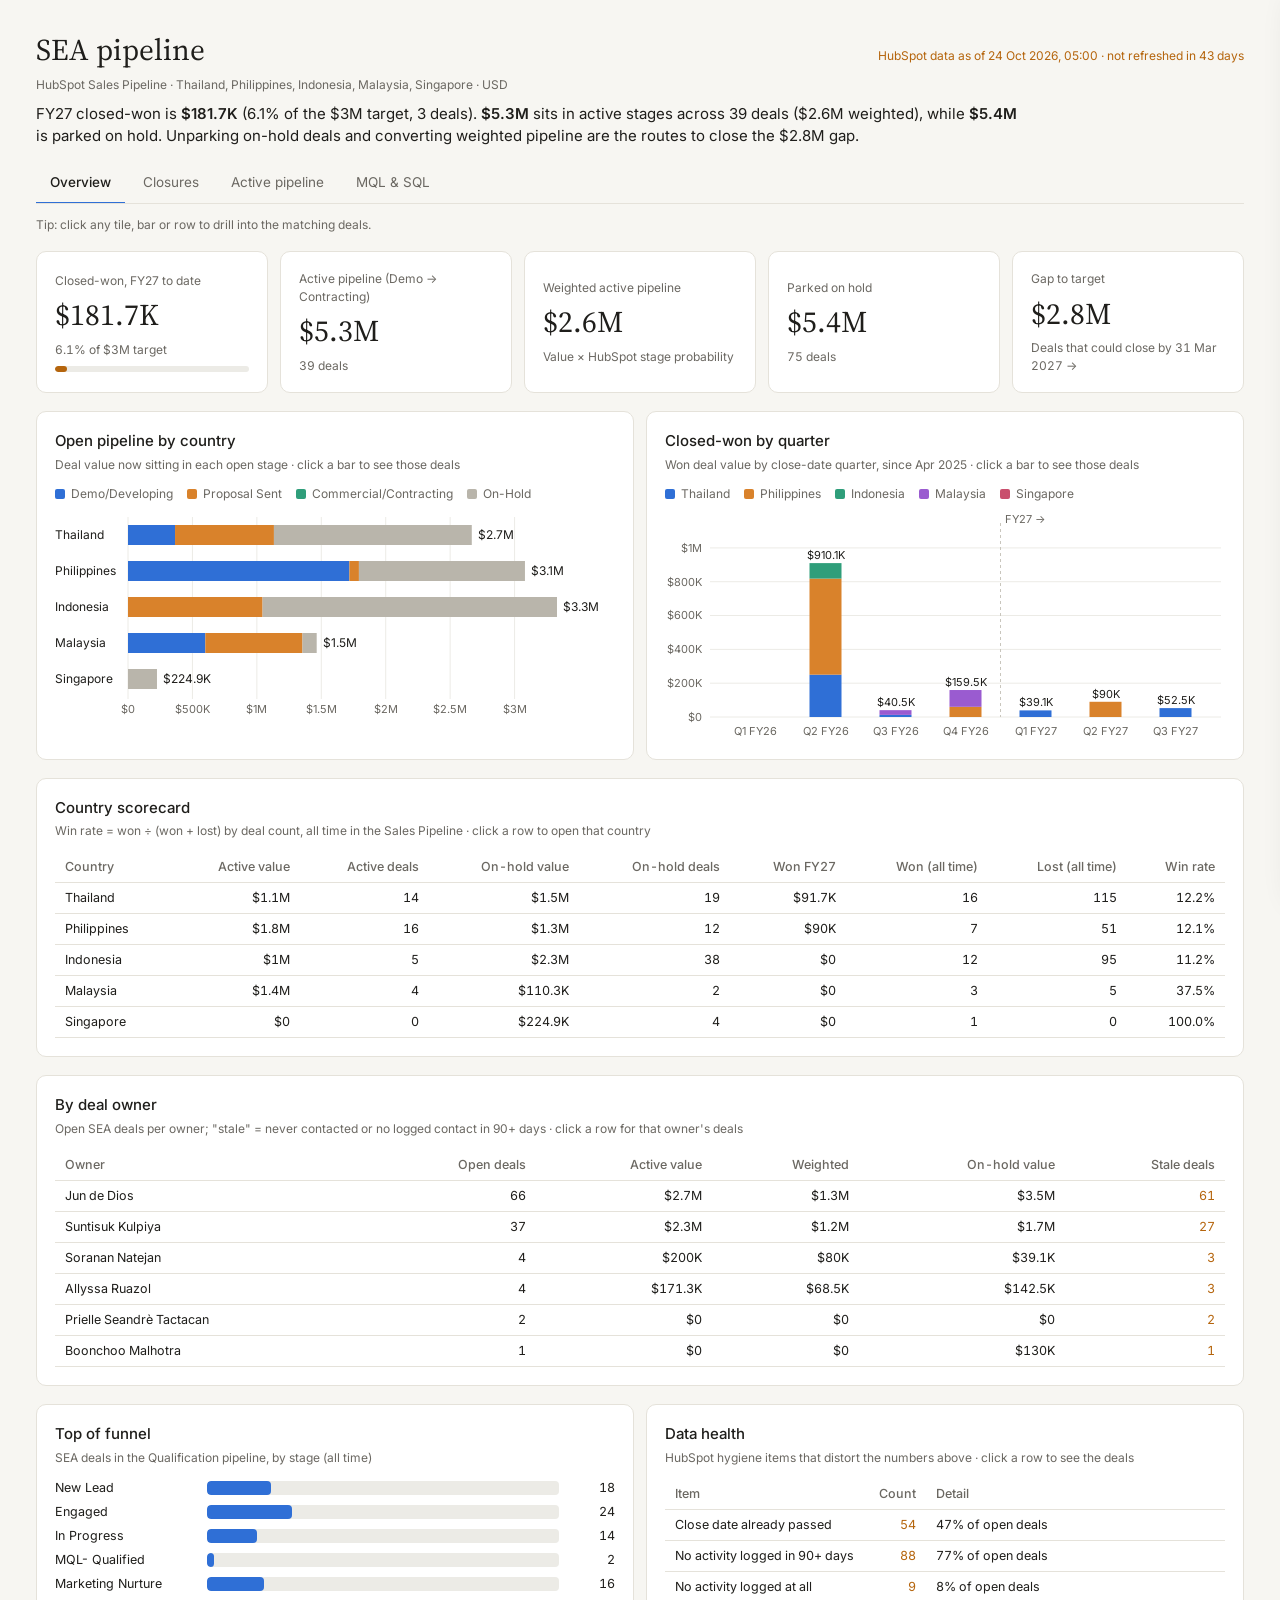
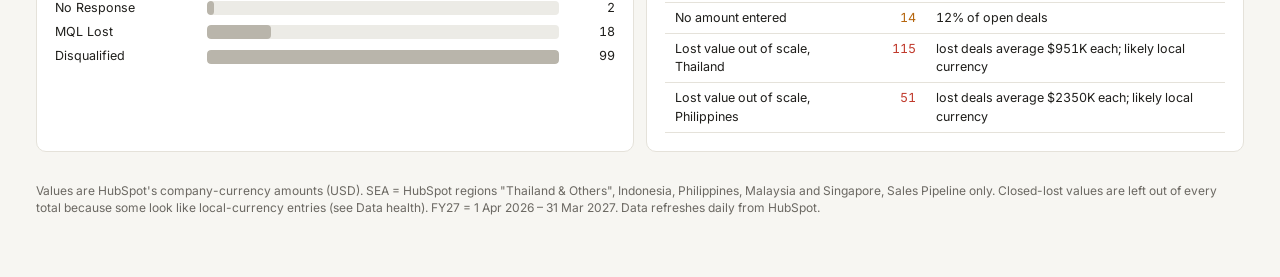
==== commit 7f93d547: "Include 2022-2023 SEA closures filed under a non-SEA region AG&P, Kanmo Group, Indorama (x2) and LF " ====
--- a/index.html
+++ b/index.html
@@ -94,7 +94,7 @@
       </div>
       <div class="card">
         <h2>Closures by month</h2>
-        <div class="note">Closed-won value by close month, last 24 months · click a bar to filter</div>
+        <div class="note">Closed-won value by close month, since 2022 · click a bar to filter</div>
         <div class="legend" id="cl-legend"></div>
         <div class="chart" id="cl-chart"></div>
       </div>
--- a/style.css
+++ b/style.css
@@ -161,3 +161,4 @@
   #fb-controls select{flex:1 1 calc(50% - 6px);max-width:none;min-width:0}
   #fb-controls input{flex:1 1 100%}
 }
+td .tag.warn{color:var(--warn);border-color:currentColor;font-size:10.5px;padding:0 6px;vertical-align:1px}
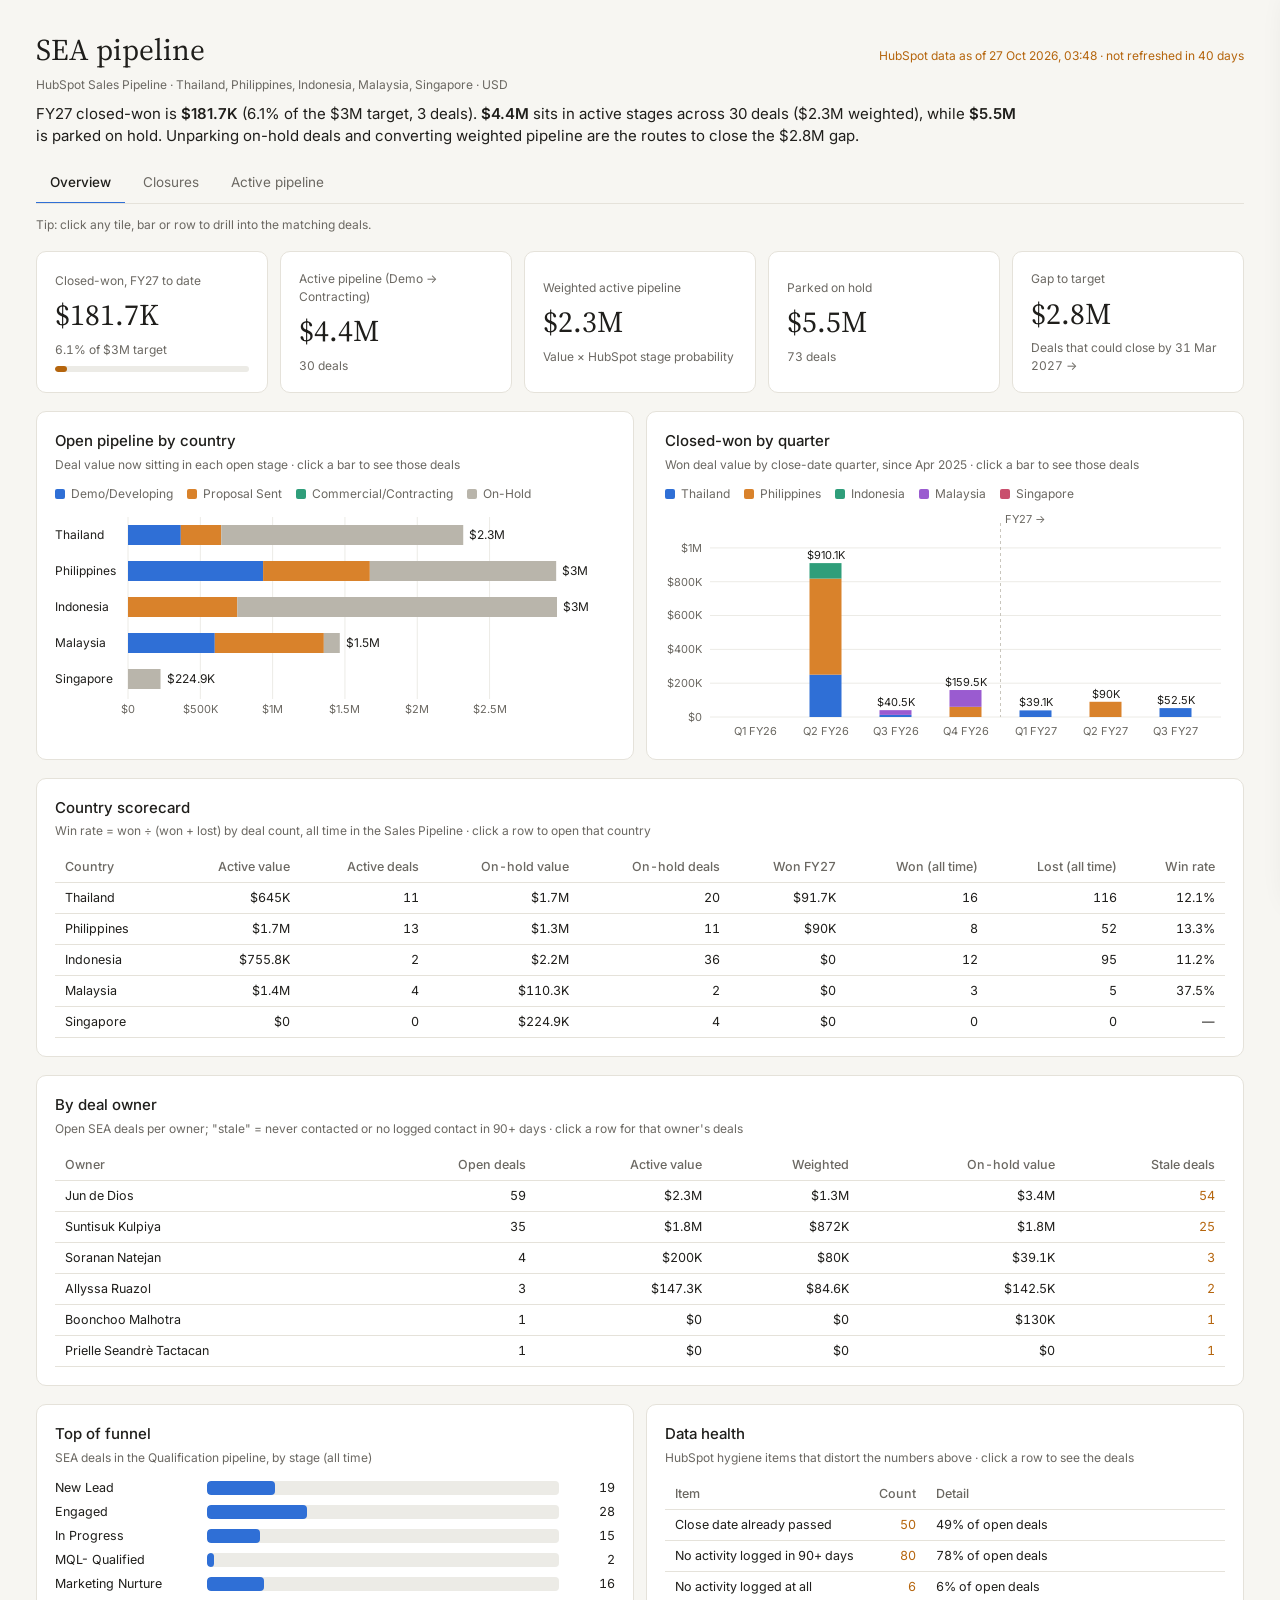
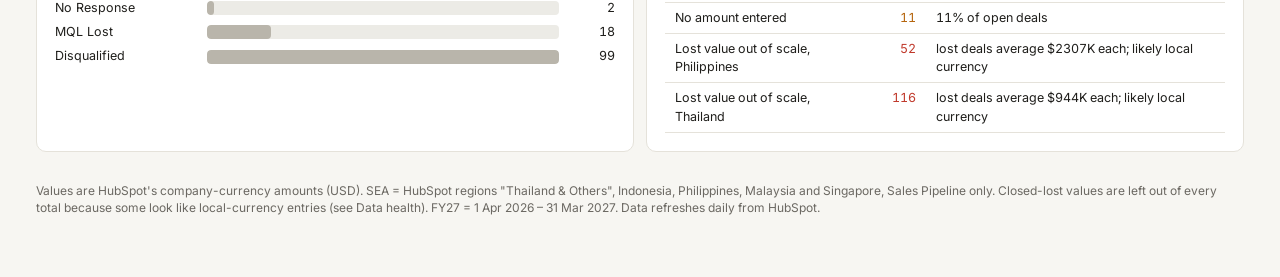
==== commit 01dc0074: "Remove MQL & SQL tab Co-Authored-By: Claude Opus 5.5 <noreply@anthropic.com> Claude-Session: https:/" ====
--- a/index.html
+++ b/index.html
@@ -24,7 +24,6 @@
     <button role="tab" data-tab="overview" aria-selected="true">Overview</button>
     <button role="tab" data-tab="closures" aria-selected="false">Closures</button>
     <button role="tab" data-tab="active" aria-selected="false">Active pipeline</button>
-    <button role="tab" data-tab="leads" aria-selected="false">MQL &amp; SQL</button>
   </nav>
 
   <section class="filterbar" id="filterbar" hidden>
@@ -119,29 +118,6 @@
     </section>
   </div>
 
-  <!-- ===== MQL & SQL ===== -->
-  <div class="pane" id="tab-leads" hidden>
-    <section class="kpis" id="ld-kpis"></section>
-    <section class="stack">
-      <div class="card">
-        <h2>MQL and SQL by country</h2>
-        <div class="note">Contacts that ever reached each lifecycle stage, and where they sit today. Click a number to filter.</div>
-        <div class="tbl-wrap"><table id="ld-sum" class="matrix"><thead></thead><tbody></tbody></table></div>
-      </div>
-      <div class="card">
-        <h2>New MQLs and SQLs by month</h2>
-        <div class="note">Date each contact entered the stage, last 18 months · click a bar to filter</div>
-        <div class="legend" id="ld-legend"></div>
-        <div class="chart" id="ld-chart"></div>
-      </div>
-    </section>
-    <section class="card">
-      <div class="list-head"><h2>MQL and SQL contacts</h2><div class="note" id="ld-note"></div></div>
-      <div class="tbl-wrap tall"><table id="ld-tbl" class="list"><thead></thead><tbody></tbody></table></div>
-      <p class="foot">MQL/SQL come from the HubSpot contact lifecycle stage, by the contact's Country field. Only names and job titles are shown; email and phone stay in HubSpot.</p>
-    </section>
-  </div>
-
   <p class="foot">Values are HubSpot's company-currency amounts (USD). SEA = HubSpot regions "Thailand &amp; Others", Indonesia, Philippines, Malaysia and Singapore, Sales Pipeline only. Closed-lost values are left out of every total because some look like local-currency entries (see Data health). FY27 = 1 Apr 2026 – 31 Mar 2027. Data refreshes daily from HubSpot.</p>
 </main>
 <div class="tip" id="tip"></div>
--- a/style.css
+++ b/style.css
@@ -162,3 +162,24 @@
   #fb-controls input{flex:1 1 100%}
 }
 td .tag.warn{color:var(--warn);border-color:currentColor;font-size:10.5px;padding:0 6px;vertical-align:1px}
+/* multi-select status */
+.multi{display:inline-flex;flex-wrap:wrap;align-items:center;gap:4px;padding:3px 4px 3px 10px;border:1px solid var(--line);border-radius:8px;background:var(--panel)}
+.multi-lbl{font-size:12px;color:var(--muted);margin-right:4px}
+.tog{font:inherit;font-size:12.5px;padding:4px 10px;border-radius:6px;border:1px solid transparent;background:none;color:var(--fg);cursor:pointer;display:inline-flex;gap:6px;align-items:center}
+.tog:hover:not(:disabled){background:var(--grid)}
+.tog[aria-pressed=true]{background:var(--c1);color:#fff}
+.tog[aria-pressed=true] .n{color:#fff;opacity:.85}
+.tog:disabled{opacity:.4;cursor:default}
+.tog .n{opacity:.6;font-variant-numeric:tabular-nums}
+.tog:focus-visible{outline:2px solid var(--c1);outline-offset:1px}
+/* money: USD over local */
+td .usd{display:block;white-space:nowrap}
+td small.loc{display:block;color:var(--muted);font-size:11px;white-space:nowrap}
+.dr-loc{color:var(--muted);font-size:14px;margin-right:6px}
+.fxnote{font-size:11.5px;margin:2px 0 0}
+#ac-tbl{min-width:1240px}
+#cl-tbl{min-width:1100px;table-layout:fixed}
+#cl-tbl td{overflow-wrap:break-word}
+#ac-tbl th,#cl-tbl th{white-space:normal;vertical-align:bottom;line-height:1.25}
+#ac-tbl{min-width:1400px}
+.src.partner{color:var(--c3);font-weight:500}
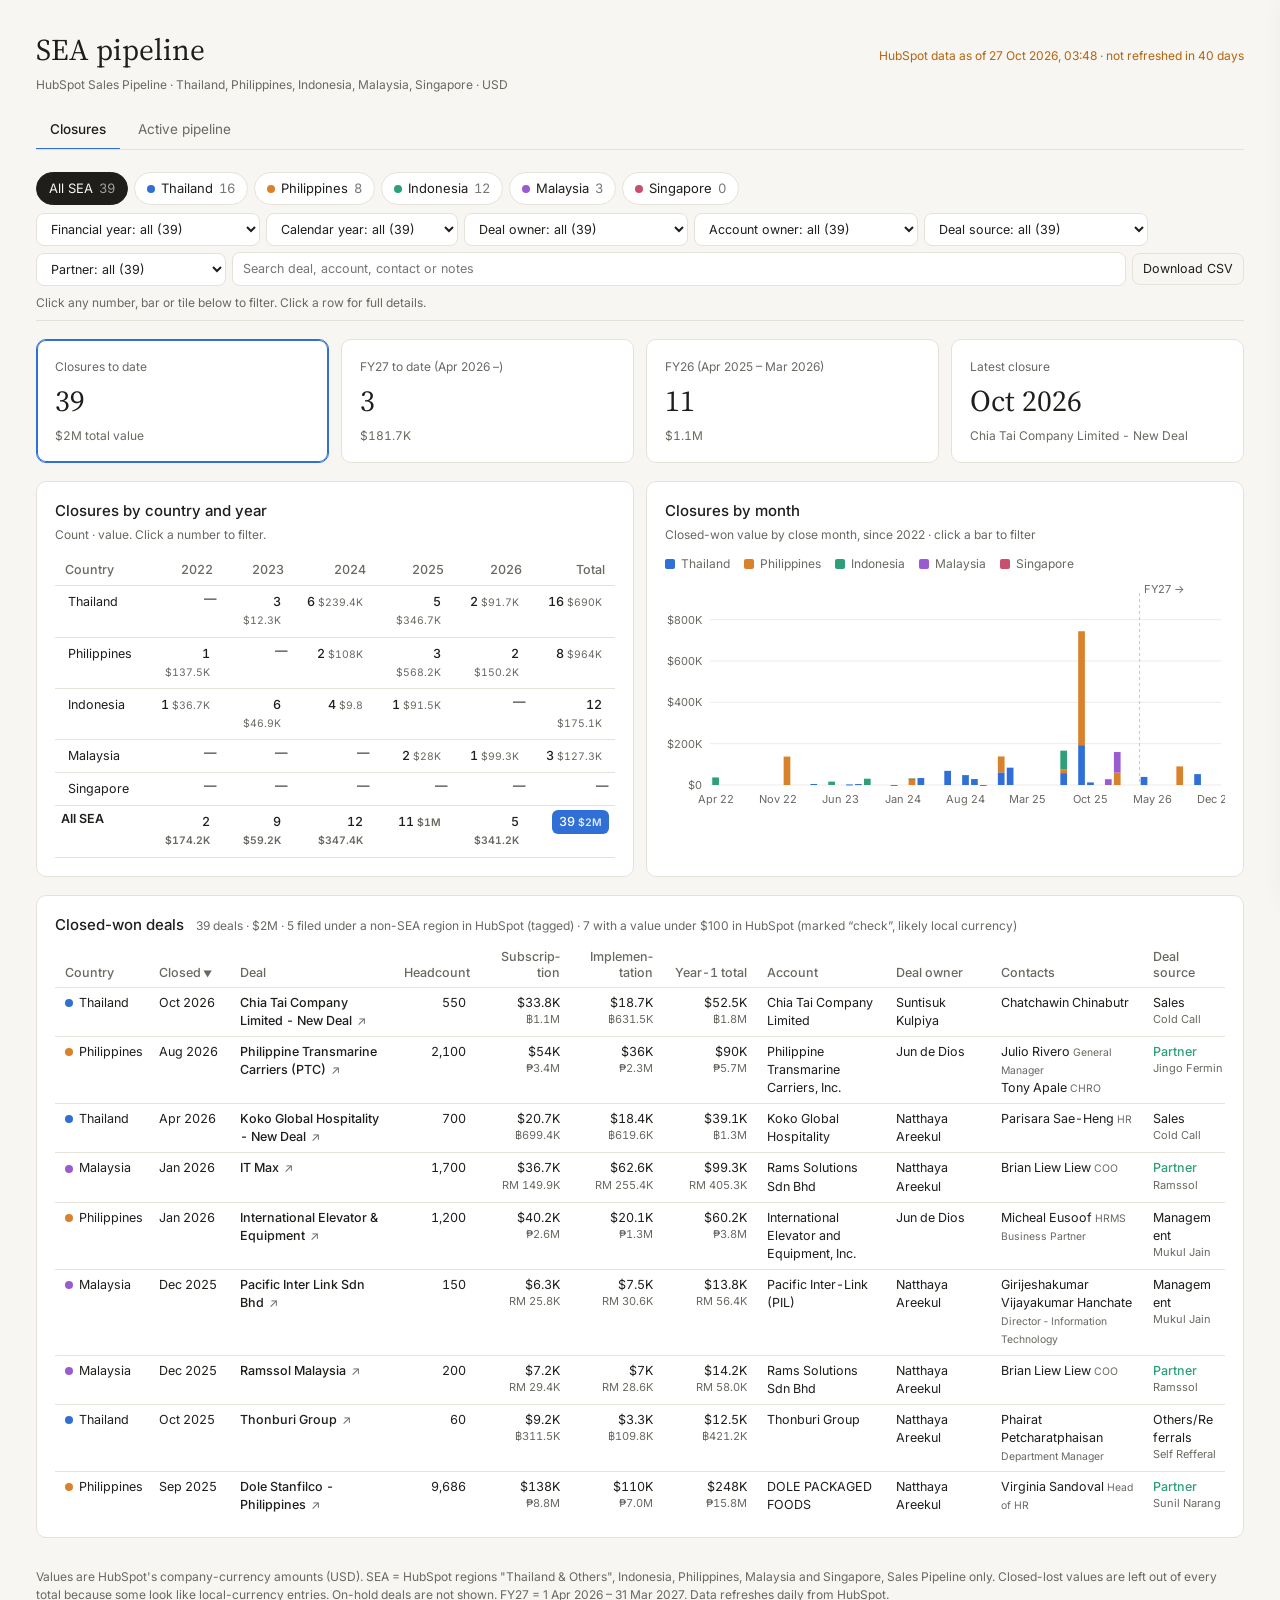
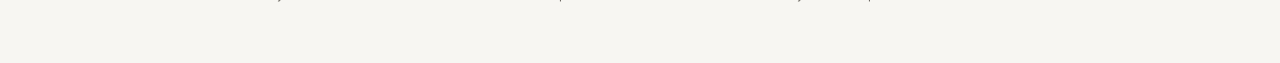
==== commit 661c96b4: "Show only Closures and Active pipeline; hide on-hold deals Removes the Overview tab and the On hold " ====
--- a/index.html
+++ b/index.html
@@ -17,12 +17,10 @@
       <div class="asof" id="asof">Loading HubSpot data…</div>
     </div>
     <div class="sub">HubSpot Sales Pipeline · Thailand, Philippines, Indonesia, Malaysia, Singapore · USD</div>
-    <p class="take" id="takeaway"></p>
   </header>
 
   <nav class="tabs" role="tablist" aria-label="Views">
-    <button role="tab" data-tab="overview" aria-selected="true">Overview</button>
-    <button role="tab" data-tab="closures" aria-selected="false">Closures</button>
+    <button role="tab" data-tab="closures" aria-selected="true">Closures</button>
     <button role="tab" data-tab="active" aria-selected="false">Active pipeline</button>
   </nav>
 
@@ -31,59 +29,8 @@
     <div class="fb-row" id="fb-controls"></div>
     <div class="fb-row fb-pills" id="fb-pills"></div>
   </section>
-  <p class="hint" id="ov-hint">Tip: click any tile, bar or row to drill into the matching deals.</p>
 
-  <div class="pane" id="tab-overview">
-  <section class="kpis" id="kpis"></section>
-
-  <section class="grid">
-    <div class="card">
-      <h2>Open pipeline by country</h2>
-      <div class="note">Deal value now sitting in each open stage · click a bar to see those deals</div>
-      <div class="legend" id="pipe-legend"></div>
-      <div class="chart" id="pipe-chart"></div>
-    </div>
-    <div class="card">
-      <h2>Closed-won by quarter</h2>
-      <div class="note">Won deal value by close-date quarter, since Apr 2025 · click a bar to see those deals</div>
-      <div class="legend" id="won-legend"></div>
-      <div class="chart" id="won-chart"></div>
-    </div>
-  </section>
-
-  <section class="card">
-    <h2>Country scorecard</h2>
-    <div class="note">Win rate = won ÷ (won + lost) by deal count, all time in the Sales Pipeline · click a row to open that country</div>
-    <div class="tbl-wrap"><table id="country-tbl" class="clickable"><thead><tr>
-      <th>Country</th><th class="num">Active value</th><th class="num">Active deals</th><th class="num">On-hold value</th>
-      <th class="num">On-hold deals</th><th class="num">Won FY27</th><th class="num">Won (all time)</th><th class="num">Lost (all time)</th><th class="num">Win rate</th>
-    </tr></thead><tbody></tbody></table></div>
-  </section>
-
-  <section class="card">
-    <h2>By deal owner</h2>
-    <div class="note">Open SEA deals per owner; "stale" = never contacted or no logged contact in 90+ days · click a row for that owner's deals</div>
-    <div class="tbl-wrap"><table id="owner-tbl" class="clickable"><thead><tr>
-      <th>Owner</th><th class="num">Open deals</th><th class="num">Active value</th><th class="num">Weighted</th><th class="num">On-hold value</th><th class="num">Stale deals</th>
-    </tr></thead><tbody></tbody></table></div>
-  </section>
-
-  <section class="grid">
-    <div class="card">
-      <h2>Top of funnel</h2>
-      <div class="note">SEA deals in the Qualification pipeline, by stage (all time)</div>
-      <div id="funnel"></div>
-    </div>
-    <div class="card">
-      <h2>Data health</h2>
-      <div class="note">HubSpot hygiene items that distort the numbers above · click a row to see the deals</div>
-      <table id="q-tbl" class="clickable"><thead><tr><th>Item</th><th class="num">Count</th><th>Detail</th></tr></thead><tbody></tbody></table>
-    </div>
-  </section>
-  </div>
-
-  <!-- ===== Closures ===== -->
-  <div class="pane" id="tab-closures" hidden>
+  <div class="pane" id="tab-closures">
     <section class="kpis" id="cl-kpis"></section>
     <section class="grid">
       <div class="card">
@@ -118,7 +65,7 @@
     </section>
   </div>
 
-  <p class="foot">Values are HubSpot's company-currency amounts (USD). SEA = HubSpot regions "Thailand &amp; Others", Indonesia, Philippines, Malaysia and Singapore, Sales Pipeline only. Closed-lost values are left out of every total because some look like local-currency entries (see Data health). FY27 = 1 Apr 2026 – 31 Mar 2027. Data refreshes daily from HubSpot.</p>
+  <p class="foot">Values are HubSpot's company-currency amounts (USD). SEA = HubSpot regions "Thailand &amp; Others", Indonesia, Philippines, Malaysia and Singapore, Sales Pipeline only. Closed-lost values are left out of every total because some look like local-currency entries. On-hold deals are not shown. FY27 = 1 Apr 2026 – 31 Mar 2027. Data refreshes daily from HubSpot.</p>
 </main>
 <div class="tip" id="tip"></div>
 <div class="scrim" id="scrim" hidden></div>
@@ -128,7 +75,6 @@
   <div class="dr-body" id="dr-body"></div>
 </aside>
 <script src="vendor/d3.min.js"></script>
-<script src="app.js"></script>
 <script src="ui.js"></script>
 </body>
 </html>
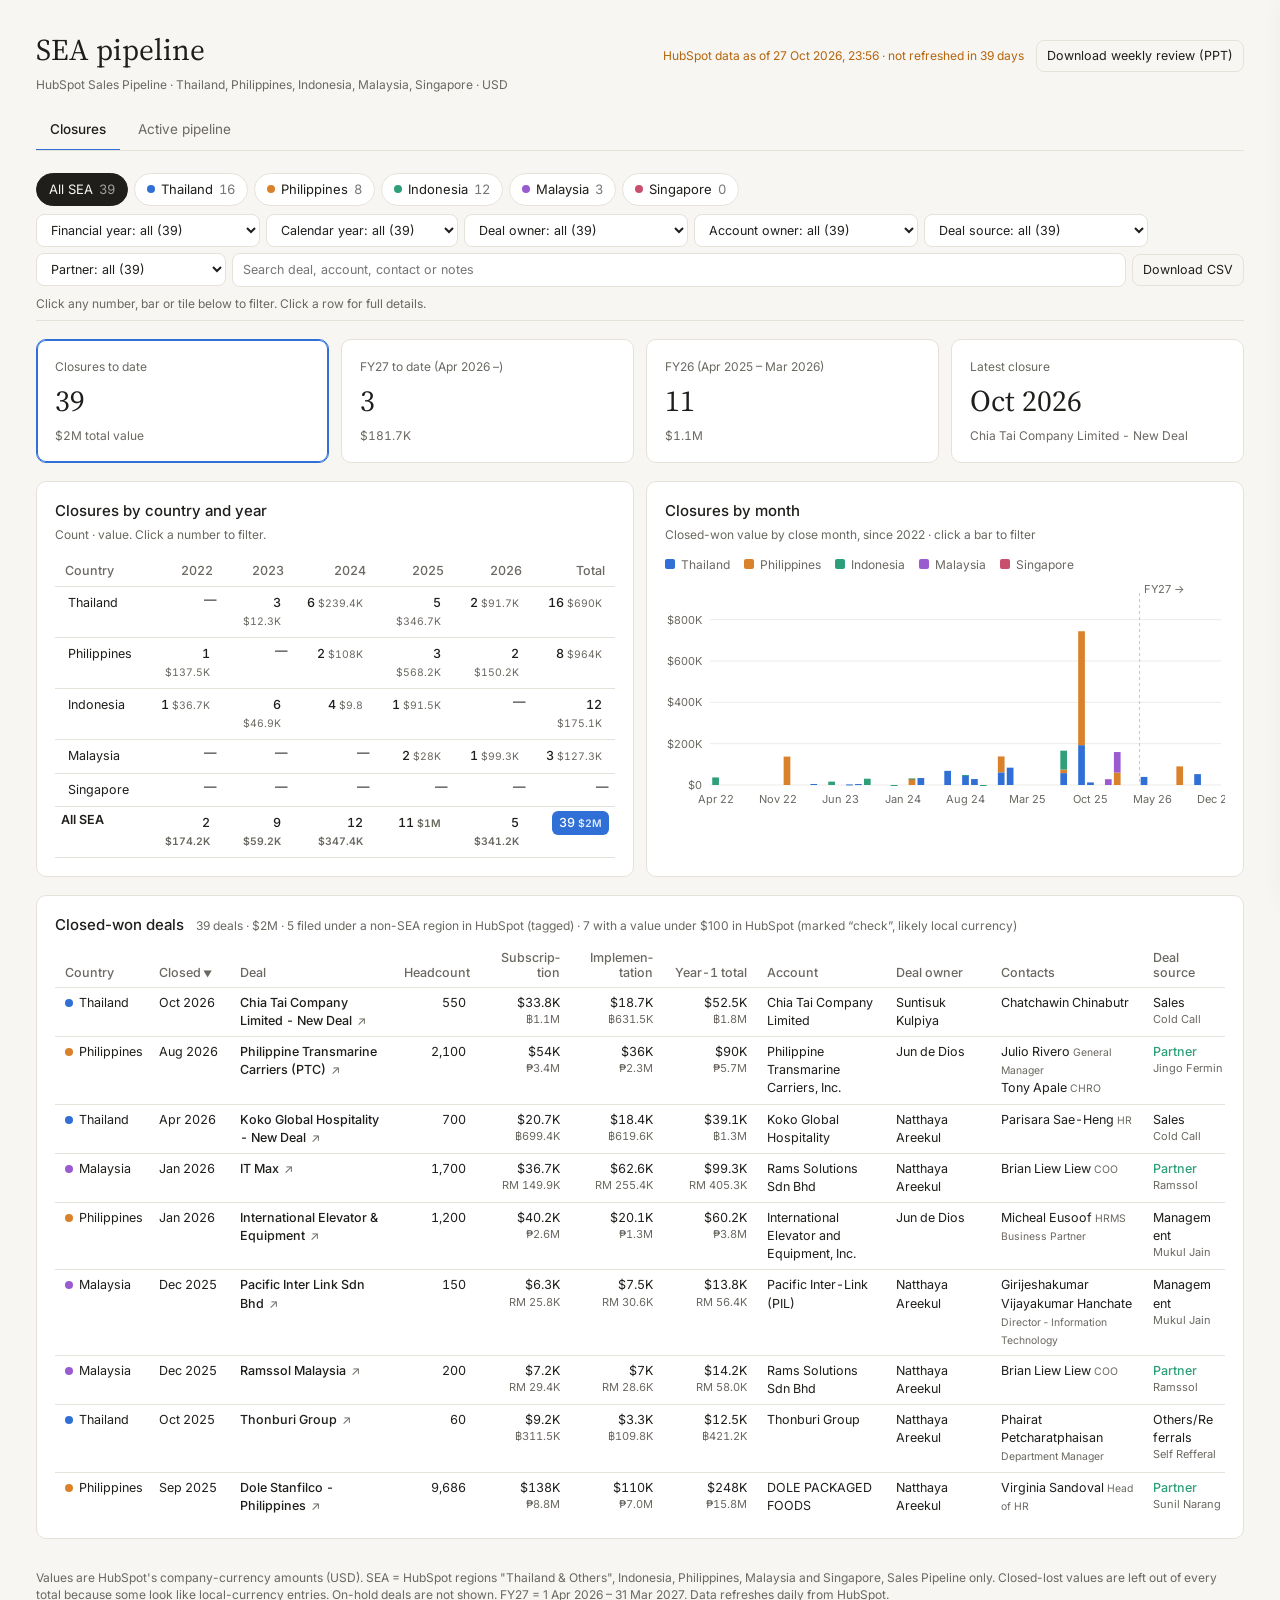
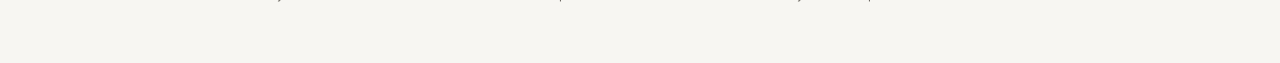
==== commit 8d32ff80: "Add weekly review PPT download to the portal Builds the deck in the browser (PptxGenJS 4.0.1, vendor" ====
--- a/index.html
+++ b/index.html
@@ -14,7 +14,7 @@
   <header class="head">
     <div class="head-row">
       <h1>SEA pipeline</h1>
-      <div class="asof" id="asof">Loading HubSpot data…</div>
+      <div class="head-actions"><div class="asof" id="asof">Loading HubSpot data…</div><button class="btn" id="wsr-btn" type="button" title="PowerPoint for the weekly review, built from the data on this page">Download weekly review (PPT)</button></div>
     </div>
     <div class="sub">HubSpot Sales Pipeline · Thailand, Philippines, Indonesia, Malaysia, Singapore · USD</div>
   </header>
@@ -76,5 +76,6 @@
 </aside>
 <script src="vendor/d3.min.js"></script>
 <script src="ui.js"></script>
+<script src="report.js"></script>
 </body>
 </html>
--- a/style.css
+++ b/style.css
@@ -16,6 +16,8 @@
 .head-row{display:flex;flex-wrap:wrap;align-items:baseline;justify-content:space-between;gap:8px}
 h1{font-family:var(--serif);font-weight:400;font-size:30px;margin:0}
 .asof{font-size:12px;color:var(--muted)}
+.head-actions{display:flex;align-items:center;gap:12px;flex-wrap:wrap}
+#wsr-btn:disabled{opacity:.6;cursor:wait}
 .asof.stale{color:var(--warn)}
 .sub{color:var(--muted);font-size:12px;margin-top:4px}
 .take{margin:10px 0 0;max-width:62rem;font-size:15px}
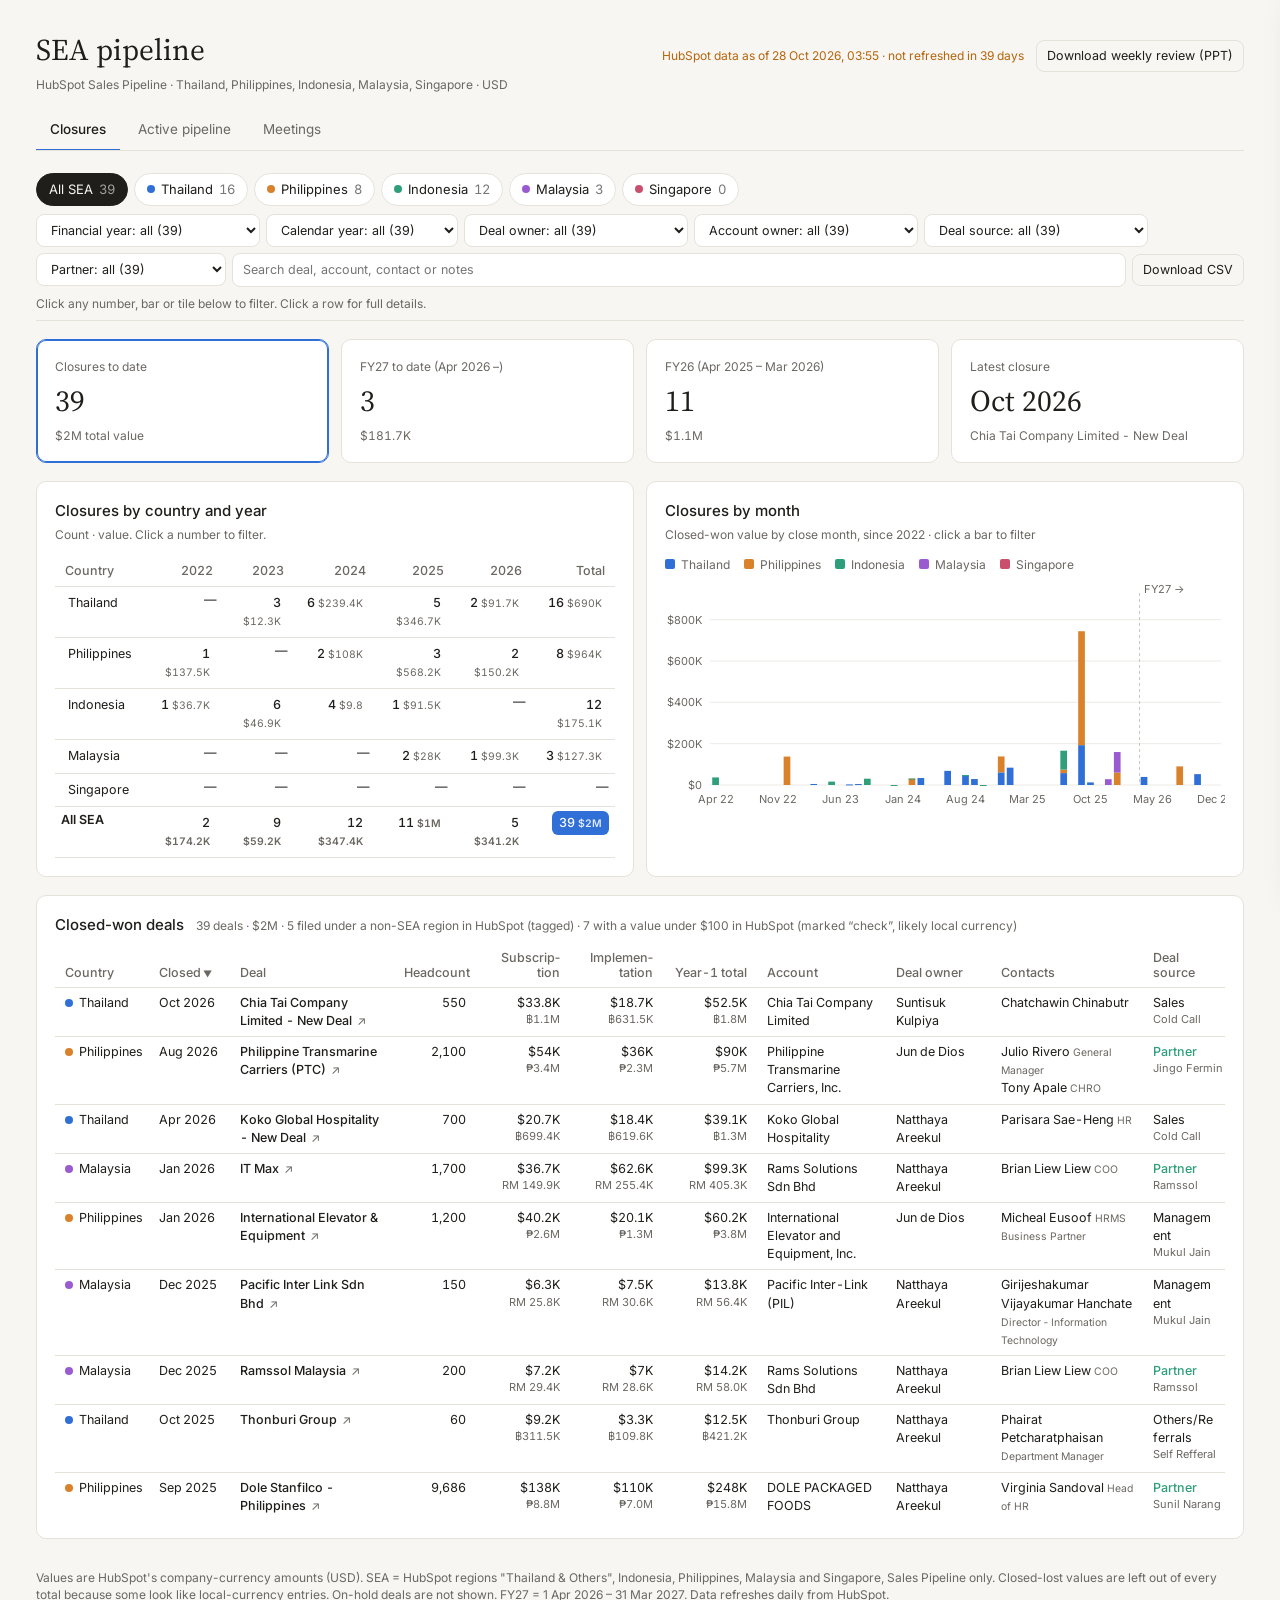
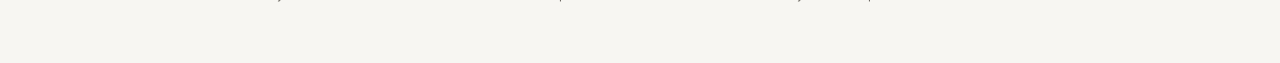
==== commit c591e80f: "Add Meetings tab: upcoming and past meetings from HubSpot Upcoming panel, meetings-by-month chart, f" ====
--- a/index.html
+++ b/index.html
@@ -22,6 +22,7 @@
   <nav class="tabs" role="tablist" aria-label="Views">
     <button role="tab" data-tab="closures" aria-selected="true">Closures</button>
     <button role="tab" data-tab="active" aria-selected="false">Active pipeline</button>
+    <button role="tab" data-tab="meetings" aria-selected="false">Meetings</button>
   </nav>
 
   <section class="filterbar" id="filterbar" hidden>
@@ -65,6 +66,29 @@
     </section>
   </div>
 
+  <!-- ===== Meetings ===== -->
+  <div class="pane" id="tab-meetings" hidden>
+    <section class="kpis" id="mt-kpis"></section>
+    <section class="grid">
+      <div class="card">
+        <h2>Upcoming meetings</h2>
+        <div class="note">Next meetings on open SEA deals · click one to open the deal</div>
+        <div class="up-list" id="mt-up"></div>
+      </div>
+      <div class="card">
+        <h2>Meetings by month</h2>
+        <div class="note">Last 12 months and the next 3 · click a bar to filter</div>
+        <div class="legend" id="mt-legend"></div>
+        <div class="chart" id="mt-chart"></div>
+      </div>
+    </section>
+    <section class="card">
+      <div class="list-head"><h2>Meetings</h2><div class="note" id="mt-note"></div></div>
+      <div class="tbl-wrap tall"><table id="mt-tbl" class="list"><thead></thead><tbody></tbody></table></div>
+      <p class="foot">Meetings come from HubSpot meetings linked to a SEA Sales Pipeline deal (open or won; On-Hold excluded). A meeting linked to several deals is listed once. "Internal" means the meeting title says internal.</p>
+    </section>
+  </div>
+
   <p class="foot">Values are HubSpot's company-currency amounts (USD). SEA = HubSpot regions "Thailand &amp; Others", Indonesia, Philippines, Malaysia and Singapore, Sales Pipeline only. Closed-lost values are left out of every total because some look like local-currency entries. On-hold deals are not shown. FY27 = 1 Apr 2026 – 31 Mar 2027. Data refreshes daily from HubSpot.</p>
 </main>
 <div class="tip" id="tip"></div>
--- a/style.css
+++ b/style.css
@@ -185,3 +185,15 @@
 #ac-tbl th,#cl-tbl th{white-space:normal;vertical-align:bottom;line-height:1.25}
 #ac-tbl{min-width:1400px}
 .src.partner{color:var(--c3);font-weight:500}
+/* meetings tab */
+.up-list{display:flex;flex-direction:column;gap:8px;margin-top:10px}
+.up-item{all:unset;box-sizing:border-box;display:flex;align-items:center;gap:12px;padding:10px 12px;border:1px solid var(--line);border-radius:8px;cursor:pointer;width:100%}
+.up-item:hover{border-color:var(--axis);box-shadow:var(--shadow)}
+.up-item:focus-visible{outline:2px solid var(--c1);outline-offset:2px}
+.up-cal{flex:none;width:44px;text-align:center;border-radius:6px;background:var(--bg);padding:4px 0;line-height:1.1}
+.up-cal b{display:block;font-size:18px}.up-cal span{font-size:11px;color:var(--muted);text-transform:uppercase;letter-spacing:.04em}
+.up-txt{flex:1;min-width:0}.up-title{font-weight:500;overflow:hidden;text-overflow:ellipsis;white-space:nowrap}
+.up-meta{font-size:12px;color:var(--muted);margin-top:2px;overflow:hidden;text-overflow:ellipsis;white-space:nowrap}
+.up-when{flex:none;font-size:12px;color:var(--c1);font-weight:500}
+td .tag.up{color:var(--c1);border-color:currentColor}
+ul.meets li.up{color:var(--c1)}
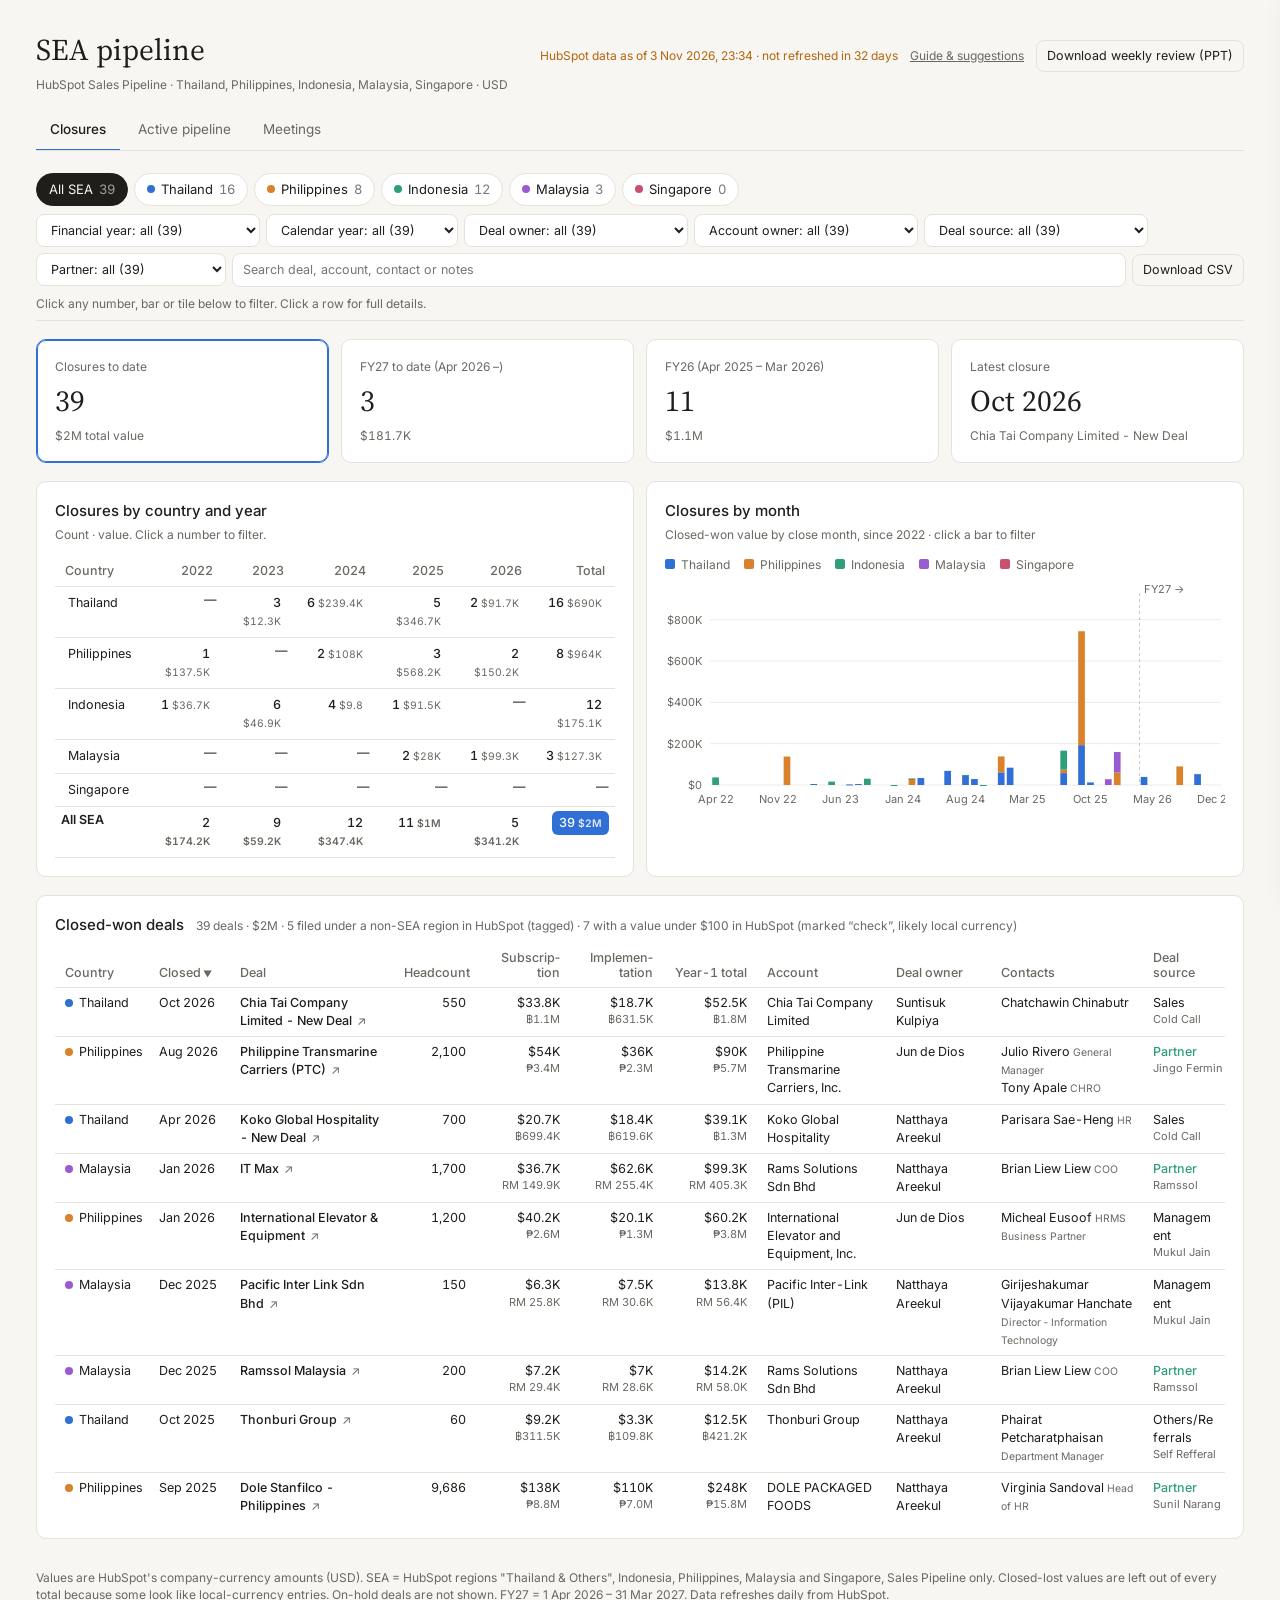
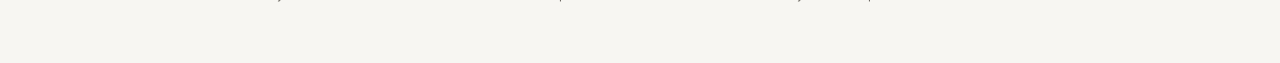
==== commit 67bf2021: "Portal: add team guide with "Suggest a change" links guide.html explains the data refresh, dashboard" ====
--- a/index.html
+++ b/index.html
@@ -14,7 +14,7 @@
   <header class="head">
     <div class="head-row">
       <h1>SEA pipeline</h1>
-      <div class="head-actions"><div class="asof" id="asof">Loading HubSpot data…</div><button class="btn" id="wsr-btn" type="button" title="PowerPoint for the weekly review, built from the data on this page">Download weekly review (PPT)</button></div>
+      <div class="head-actions"><div class="asof" id="asof">Loading HubSpot data…</div><a class="asof" href="guide.html" title="How this portal and the PPT are built; suggest changes">Guide &amp; suggestions</a><button class="btn" id="wsr-btn" type="button" title="PowerPoint for the weekly review, built from the data on this page">Download weekly review (PPT)</button></div>
     </div>
     <div class="sub">HubSpot Sales Pipeline · Thailand, Philippines, Indonesia, Malaysia, Singapore · USD</div>
   </header>
--- a/style.css
+++ b/style.css
@@ -197,3 +197,4 @@
 .up-when{flex:none;font-size:12px;color:var(--c1);font-weight:500}
 td .tag.up{color:var(--c1);border-color:currentColor}
 ul.meets li.up{color:var(--c1)}
+.up-owner{font-weight:500;color:var(--fg)}
